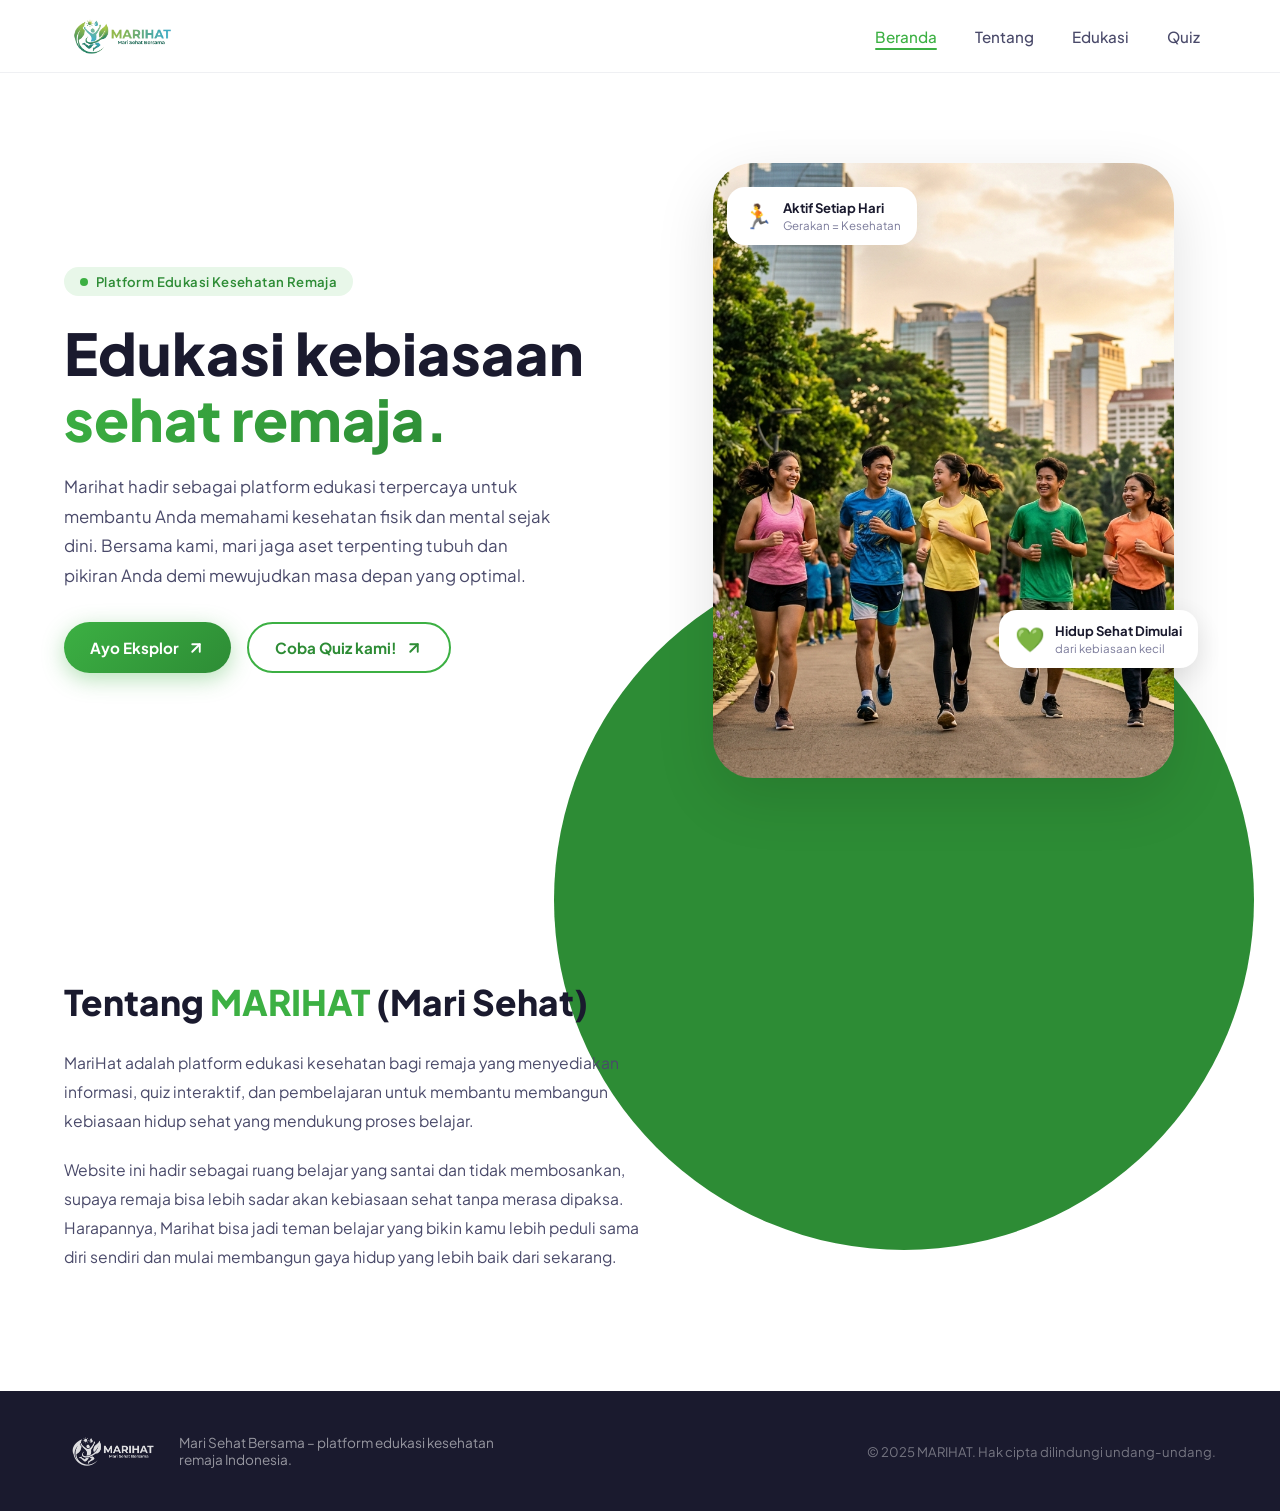
==== index.html @ e6b8747e "Add files via upload" ====
<!DOCTYPE html>
<html lang="id">

<head>
  <meta charset="UTF-8" />
  <meta name="viewport" content="width=device-width, initial-scale=1.0" />
  <title>MARIHAT – Mari Sehat Bersama</title>
  <meta name="description"
    content="MARIHAT hadir sebagai platform edukasi terpercaya untuk membantu Anda memahami kesehatan fisik dan mental sejak dini. Mari jaga aset terpenting tubuh dan pikiran Anda." />
  <link rel="preconnect" href="https://fonts.googleapis.com" />
  <link rel="preconnect" href="https://fonts.gstatic.com" crossorigin />
  <link href="https://fonts.googleapis.com/css2?family=Plus+Jakarta+Sans:wght@400;500;600;700;800&display=swap"
    rel="stylesheet" />
  <link rel="stylesheet" href="style.css" />
</head>

<body>

  <!-- ── NAVBAR ── -->
  <header class="navbar" id="navbar">
    <div class="nav-container">
      <a href="#" class="nav-logo" id="logo-link">
        <img src="logo_marihat.png" alt="MARIHAT Logo" class="logo-img" />
      </a>

      <nav class="nav-links" id="nav-links">
        <a href="#" class="nav-link active" id="nav-home">Beranda</a>
        <a href="#" class="nav-link" id="nav-about">Tentang</a>
        <a href="#" class="nav-link" id="nav-edukasi">Edukasi</a>
        <a href="#" class="nav-link" id="nav-quiz">Quiz</a>
      </nav>


      <button class="hamburger" id="hamburger" aria-label="Toggle menu">
        <span></span><span></span><span></span>
      </button>
    </div>
  </header>

  <!-- ── MOBILE MENU ── -->
  <div class="mobile-menu" id="mobile-menu">
    <a href="#" class="mobile-link" id="mob-home">Beranda</a>
    <a href="#" class="mobile-link" id="mob-about">Tentang</a>
    <a href="#" class="mobile-link" id="mob-edukasi">Edukasi</a>
    <a href="#" class="mobile-link" id="mob-quiz">Quiz</a>
  </div>

  <main>

    <!-- ══ WRAPPER: hero + tentang share one stacking context for the circle ══ -->
    <div class="connected-sections">

      <!-- ── HERO SECTION ── -->
      <section class="hero" id="hero">
        <div class="hero-container">

          <!-- Left content -->
          <div class="hero-content" id="hero-content">
            <div class="hero-badge" id="hero-badge">
              <span class="badge-dot"></span>
              Platform Edukasi Kesehatan Remaja
            </div>

            <h1 class="hero-title" id="hero-title">
              Edukasi kebiasaan<br />
              <span class="hero-title-green">sehat remaja.</span>
            </h1>

            <p class="hero-desc" id="hero-desc">
              Marihat hadir sebagai platform edukasi terpercaya untuk membantu Anda memahami kesehatan fisik dan mental
              sejak dini. Bersama kami, mari jaga aset terpenting tubuh dan pikiran Anda demi mewujudkan masa depan yang
              optimal.
            </p>

            <div class="hero-btns" id="hero-btns">
              <a href="#" class="btn-eksplor" id="btn-eksplor">
                Ayo Eksplor
                <svg width="18" height="18" viewBox="0 0 24 24" fill="none" stroke="currentColor" stroke-width="2.5"
                  stroke-linecap="round" stroke-linejoin="round">
                  <line x1="7" y1="17" x2="17" y2="7" />
                  <polyline points="7 7 17 7 17 17" />
                </svg>
              </a>
              <a href="#" class="btn-quiz" id="btn-quiz">
                Coba Quiz kami!
                <svg width="18" height="18" viewBox="0 0 24 24" fill="none" stroke="currentColor" stroke-width="2.5"
                  stroke-linecap="round" stroke-linejoin="round">
                  <line x1="7" y1="17" x2="17" y2="7" />
                  <polyline points="7 7 17 7 17 17" />
                </svg>
              </a>
            </div>
          </div>


          <!-- Right image -->
          <div class="hero-visual" id="hero-visual">
            <div class="hero-img-wrapper" id="hero-img-wrapper">
              <img src="hero_running.png" alt="Remaja berolahraga bersama" class="hero-img" id="hero-img" />

              <!-- Floating card 1 -->
              <div class="float-card float-card-top" id="float-card-1">
                <div class="float-icon">🏃</div>
                <div class="float-text">
                  <span class="float-title">Aktif Setiap Hari</span>
                  <span class="float-sub">Gerakan = Kesehatan</span>
                </div>
              </div>

              <!-- Floating card 2 -->
              <div class="float-card float-card-bottom" id="float-card-2">
                <div class="float-icon">💚</div>
                <div class="float-text">
                  <span class="float-title">Hidup Sehat Dimulai</span>
                  <span class="float-sub">dari kebiasaan kecil</span>
                </div>
              </div>
            </div>
          </div>

        </div>
      </section>

      <!-- ── TENTANG SECTION ── -->
      <section class="tentang" id="tentang">
        <div class="tentang-container">
          <div class="tentang-text" id="tentang-text">
            <h2 class="tentang-title">
              Tentang <span class="tentang-green">MARIHAT</span> (Mari Sehat)
            </h2>
            <p class="tentang-desc">
              MariHat adalah platform edukasi kesehatan bagi remaja yang menyediakan informasi, quiz interaktif, dan pembelajaran untuk membantu membangun kebiasaan hidup sehat yang mendukung proses belajar.
            </p>
            <p class="tentang-desc">
              Website ini hadir sebagai ruang belajar yang santai dan tidak membosankan, supaya remaja bisa lebih sadar akan kebiasaan sehat tanpa merasa dipaksa. Harapannya, Marihat bisa jadi teman belajar yang bikin kamu lebih peduli sama diri sendiri dan mulai membangun gaya hidup yang lebih baik dari sekarang.
            </p>
          </div>
        </div>
      </section>

      <!-- ✦ Circle lives HERE – outside both sections, spans their boundary ✦ -->
      <div class="blob-deco" id="blob-deco"></div>

    </div><!-- /.connected-sections -->

  </main>

  <!-- ── FOOTER ── -->
  <footer class="footer" id="footer">
    <div class="footer-container">
      <div class="footer-brand">
        <img src="logo_marihat.png" alt="MARIHAT" class="footer-logo" />
        <p class="footer-tagline">Mari Sehat Bersama – platform edukasi kesehatan remaja Indonesia.</p>
      </div>
      <div class="footer-copy">
        © 2025 MARIHAT. Hak cipta dilindungi undang-undang.
      </div>
    </div>
  </footer>

  <script src="script.js"></script>
</body>

</html>
---- style.css ----
/* ================================================================
   MARIHAT – style.css
   Design: Clean white, green accent (#3CB043 / #2D8C35), modern
   ================================================================ */

*,
*::before,
*::after {
  box-sizing: border-box;
  margin: 0;
  padding: 0;
}

:root {
  --green-primary: #3CB043;
  --green-dark: #2D8C35;
  --green-light: #E8F7E9;
  --green-mid: #5DC264;
  --teal: #1E8A8A;
  --text-dark: #1A1A2E;
  --text-mid: #4A4A6A;
  --text-light: #7A7A9A;
  --white: #FFFFFF;
  --bg: #F9FAFB;
  --border: #E5E7EB;
  --radius-sm: 10px;
  --radius-md: 18px;
  --radius-lg: 28px;
  --radius-xl: 40px;
  --shadow-sm: 0 2px 12px rgba(0, 0, 0, .06);
  --shadow-md: 0 8px 32px rgba(0, 0, 0, .10);
  --shadow-lg: 0 20px 60px rgba(0, 0, 0, .12);
  --transition: .3s cubic-bezier(.4, 0, .2, 1);
  --font: 'Plus Jakarta Sans', sans-serif;
}

html {
  scroll-behavior: smooth;
}

body {
  font-family: var(--font);
  color: var(--text-dark);
  background: var(--white);
  overflow-x: hidden;
  -webkit-font-smoothing: antialiased;
}

/* ── SCROLLBAR ─────────────────────────────────────── */
::-webkit-scrollbar {
  width: 6px;
}

::-webkit-scrollbar-track {
  background: var(--bg);
}

::-webkit-scrollbar-thumb {
  background: var(--green-mid);
  border-radius: 99px;
}

/* ══════════════════════════════════════════════════════
   NAVBAR
══════════════════════════════════════════════════════ */
.navbar {
  position: fixed;
  top: 0;
  left: 0;
  right: 0;
  z-index: 1000;
  padding: 0 5%;
  background: rgba(255, 255, 255, .92);
  backdrop-filter: blur(16px);
  -webkit-backdrop-filter: blur(16px);
  border-bottom: 1px solid rgba(229, 231, 235, .6);
  transition: box-shadow var(--transition);
}

.navbar.scrolled {
  box-shadow: 0 4px 24px rgba(0, 0, 0, .08);
}

.nav-container {
  max-width: 1200px;
  margin: 0 auto;
  height: 72px;
  display: flex;
  align-items: center;
  gap: 40px;
}

.nav-logo {
  display: flex;
  align-items: center;
  text-decoration: none;
  flex-shrink: 0;
}

.logo-img {
  height: 48px;
  width: auto;
  object-fit: contain;
  transition: transform var(--transition);
}

.logo-img:hover {
  transform: scale(1.04);
}

.nav-links {
  display: flex;
  align-items: center;
  gap: 6px;
  margin-left: auto;
}

.nav-link {
  text-decoration: none;
  font-size: .95rem;
  font-weight: 500;
  color: var(--text-mid);
  padding: 8px 16px;
  border-radius: var(--radius-sm);
  transition: color var(--transition), background var(--transition);
  position: relative;
}

.nav-link::after {
  content: '';
  position: absolute;
  bottom: 4px;
  left: 50%;
  right: 50%;
  height: 2px;
  background: var(--green-primary);
  border-radius: 99px;
  transition: left var(--transition), right var(--transition);
}

.nav-link:hover {
  color: var(--green-primary);
  background: var(--green-light);
}

.nav-link.active {
  color: var(--green-primary);
}

.nav-link.active::after {
  left: 16px;
  right: 16px;
}

.nav-actions {
  display: flex;
  align-items: center;
  gap: 12px;
  margin-left: 20px;
  flex-shrink: 0;
}

.btn-outline {
  text-decoration: none;
  font-size: .9rem;
  font-weight: 600;
  color: var(--green-primary);
  padding: 9px 20px;
  border: 1.5px solid var(--green-primary);
  border-radius: 50px;
  transition: background var(--transition), color var(--transition);
}

.btn-outline:hover {
  background: var(--green-primary);
  color: var(--white);
}

.btn-primary-nav {
  text-decoration: none;
  font-size: .9rem;
  font-weight: 600;
  color: var(--white);
  padding: 9px 22px;
  background: linear-gradient(135deg, var(--green-primary), var(--green-dark));
  border-radius: 50px;
  box-shadow: 0 4px 14px rgba(60, 176, 67, .35);
  transition: transform var(--transition), box-shadow var(--transition);
}

.btn-primary-nav:hover {
  transform: translateY(-2px);
  box-shadow: 0 8px 22px rgba(60, 176, 67, .45);
}

.hamburger {
  display: none;
  flex-direction: column;
  gap: 5px;
  background: none;
  border: none;
  cursor: pointer;
  margin-left: auto;
  padding: 4px;
}

.hamburger span {
  display: block;
  width: 24px;
  height: 2px;
  background: var(--text-dark);
  border-radius: 99px;
  transition: var(--transition);
}

/* Mobile menu */
.mobile-menu {
  display: none;
  position: fixed;
  top: 72px;
  left: 0;
  right: 0;
  z-index: 999;
  background: var(--white);
  border-bottom: 1px solid var(--border);
  padding: 20px 5%;
  flex-direction: column;
  gap: 8px;
  box-shadow: var(--shadow-md);
}

.mobile-menu.open {
  display: flex;
}

.mobile-link {
  text-decoration: none;
  font-size: 1rem;
  font-weight: 500;
  color: var(--text-mid);
  padding: 12px 16px;
  border-radius: var(--radius-sm);
  transition: background var(--transition), color var(--transition);
}

.mobile-link:hover {
  background: var(--green-light);
  color: var(--green-primary);
}

.mobile-cta {
  text-decoration: none;
  text-align: center;
  font-weight: 600;
  font-size: .95rem;
  padding: 12px;
  border-radius: 50px;
  border: 1.5px solid var(--green-primary);
  color: var(--green-primary);
  margin-top: 4px;
  transition: background var(--transition), color var(--transition);
}

.mobile-cta.primary {
  background: var(--green-primary);
  color: var(--white);
  border-color: var(--green-primary);
}

.mobile-cta:hover {
  background: var(--green-dark);
  color: var(--white);
  border-color: var(--green-dark);
}

/* ══════════════════════════════════════════════════════
   CONNECTED SECTIONS wrapper (Hero + Tentang)
   The circle is positioned inside this wrapper so it
   truly spans both sections without background clipping.
══════════════════════════════════════════════════════ */
.connected-sections {
  position: relative;
  overflow-x: hidden;
}

/* ══════════════════════════════════════════════════════
   HERO
══════════════════════════════════════════════════════ */
.hero {
  position: relative;
  min-height: 100vh;
  display: flex;
  align-items: center;
  padding: 100px 5% 60px;
  background: var(--white);
  overflow: hidden;
}

/* subtle far-bg gradient circles – kept very faint */
.hero-bg-circle {
  display: none;
}

.hero-container {
  position: relative;
  z-index: 1;
  max-width: 1200px;
  margin: 0 auto;
  width: 100%;
  display: flex;
  align-items: center;
  gap: 60px;
}

/* Left */
.hero-content {
  flex: 1;
  min-width: 0;
}

.hero-badge {
  display: inline-flex;
  align-items: center;
  gap: 8px;
  background: var(--green-light);
  color: var(--green-dark);
  font-size: .82rem;
  font-weight: 600;
  padding: 6px 16px;
  border-radius: 50px;
  margin-bottom: 24px;
  letter-spacing: .4px;
  animation: fadeInDown .6s ease both;
}

.badge-dot {
  width: 8px;
  height: 8px;
  border-radius: 50%;
  background: var(--green-primary);
  animation: pulse 2s infinite;
}

@keyframes pulse {

  0%,
  100% {
    transform: scale(1);
    opacity: 1;
  }

  50% {
    transform: scale(1.4);
    opacity: .6;
  }
}

.hero-title {
  font-size: clamp(2.4rem, 5vw, 3.6rem);
  font-weight: 800;
  line-height: 1.15;
  color: var(--text-dark);
  margin-bottom: 20px;
  animation: fadeInUp .7s ease .1s both;
}

.hero-title-green {
  background: linear-gradient(135deg, var(--green-primary), var(--green-dark));
  -webkit-background-clip: text;
  -webkit-text-fill-color: transparent;
  background-clip: text;
}

.hero-desc {
  font-size: 1.05rem;
  line-height: 1.75;
  color: var(--text-mid);
  max-width: 500px;
  margin-bottom: 32px;
  animation: fadeInUp .7s ease .2s both;
}

/* Stats */
.hero-stats {
  display: flex;
  align-items: center;
  gap: 28px;
  margin-bottom: 36px;
  animation: fadeInUp .7s ease .3s both;
}

.stat-item {
  display: flex;
  flex-direction: column;
  gap: 2px;
}

.stat-num {
  font-size: 1.5rem;
  font-weight: 800;
  color: var(--green-primary);
  line-height: 1;
}

.stat-label {
  font-size: .78rem;
  color: var(--text-light);
  font-weight: 500;
}

.stat-divider {
  width: 1px;
  height: 36px;
  background: var(--border);
}

/* Buttons */
.hero-btns {
  display: flex;
  gap: 16px;
  flex-wrap: wrap;
  animation: fadeInUp .7s ease .4s both;
}

.btn-eksplor,
.btn-quiz {
  display: inline-flex;
  align-items: center;
  gap: 8px;
  text-decoration: none;
  font-size: .95rem;
  font-weight: 700;
  padding: 14px 26px;
  border-radius: 50px;
  transition: transform var(--transition), box-shadow var(--transition);
}

.btn-eksplor {
  background: linear-gradient(135deg, var(--green-primary), var(--green-dark));
  color: var(--white);
  box-shadow: 0 6px 22px rgba(60, 176, 67, .38);
}

.btn-eksplor:hover {
  transform: translateY(-3px);
  box-shadow: 0 12px 32px rgba(60, 176, 67, .48);
}

.btn-quiz {
  background: var(--white);
  color: var(--green-dark);
  border: 2px solid var(--green-primary);
}

.btn-quiz:hover {
  background: var(--green-light);
  transform: translateY(-3px);
  box-shadow: var(--shadow-sm);
}

/* Right visual */
.hero-visual {
  flex: 1;
  min-width: 0;
  display: flex;
  justify-content: center;
  animation: fadeInRight .8s ease .2s both;
}

.hero-img-wrapper {
  position: relative;
  width: 100%;
  max-width: 461px;
}

.hero-img {
  position: relative;
  z-index: 1;
  width: 461px;
  height: 615px;
  object-fit: cover;
  border-radius: var(--radius-xl);
  box-shadow: var(--shadow-lg);
  display: block;
}

/* ── Circle: lives in .connected-sections wrapper, spans hero/tentang boundary ── */
.blob-deco {
  position: absolute;
  /* radius = 350px, center at bottom of hero (100vh) → top = 100vh - 350px */
  top: calc(100vh - 350px);
  right: 2%;
  width: 700px;
  height: 700px;
  border-radius: 50%;
  background: var(--green-dark);
  z-index: 0;
  pointer-events: none;
}

/* Floating cards */
.float-card {
  position: absolute;
  display: flex;
  align-items: center;
  gap: 10px;
  background: var(--white);
  border-radius: var(--radius-md);
  padding: 12px 16px;
  box-shadow: 0 8px 30px rgba(0, 0, 0, .12);
  animation: floatUp 3.5s ease-in-out infinite;
  z-index: 2;
}

.float-card-top {
  top: 24px;
  left: 14px;
  animation-delay: 0s;
  z-index: 3;
}

.float-card-bottom {
  bottom: 110px;
  right: -24px;
  animation-delay: 1.8s;
  z-index: 3;
}

@keyframes floatUp {

  0%,
  100% {
    transform: translateY(0);
  }

  50% {
    transform: translateY(-10px);
  }
}

.float-icon {
  font-size: 1.5rem;
}

.float-text {
  display: flex;
  flex-direction: column;
  gap: 2px;
}

.float-title {
  font-size: .82rem;
  font-weight: 700;
  color: var(--text-dark);
}

.float-sub {
  font-size: .72rem;
  color: var(--text-light);
}

/* ── KEYFRAMES ─────────────────────────────────── */
@keyframes fadeInDown {
  from {
    opacity: 0;
    transform: translateY(-16px);
  }

  to {
    opacity: 1;
    transform: translateY(0);
  }
}

@keyframes fadeInUp {
  from {
    opacity: 0;
    transform: translateY(24px);
  }

  to {
    opacity: 1;
    transform: translateY(0);
  }
}

@keyframes fadeInRight {
  from {
    opacity: 0;
    transform: translateX(40px);
  }

  to {
    opacity: 1;
    transform: translateX(0);
  }
}

/* ══════════════════════════════════════════════════════
   FEATURES STRIP
══════════════════════════════════════════════════════ */
.features-strip {
  background: var(--bg);
  padding: 56px 5%;
  border-top: 1px solid var(--border);
}

.features-container {
  max-width: 1200px;
  margin: 0 auto;
  display: grid;
  grid-template-columns: repeat(4, 1fr);
  gap: 24px;
}

.feature-card {
  display: flex;
  align-items: flex-start;
  gap: 16px;
  background: var(--white);
  border-radius: var(--radius-md);
  padding: 24px 20px;
  border: 1px solid var(--border);
  transition: transform var(--transition), box-shadow var(--transition), border-color var(--transition);
}

.feature-card:hover {
  transform: translateY(-4px);
  box-shadow: var(--shadow-md);
  border-color: var(--green-primary);
}

.feat-icon-box {
  flex-shrink: 0;
  width: 48px;
  height: 48px;
  border-radius: var(--radius-sm);
  background: var(--green-light);
  display: flex;
  align-items: center;
  justify-content: center;
  color: var(--green-dark);
}

.feat-text h3 {
  font-size: .95rem;
  font-weight: 700;
  color: var(--text-dark);
  margin-bottom: 4px;
}

.feat-text p {
  font-size: .82rem;
  color: var(--text-light);
  line-height: 1.5;
}

/* ══════════════════════════════════════════════════════
   TENTANG SECTION
══════════════════════════════════════════════════════ */
.tentang {
  position: relative;
  background: var(--white);
  padding: 80px 5% 100px;
  overflow: hidden;
  margin-top: 0;
}

.tentang-container {
  position: relative;
  z-index: 1;
  max-width: 1200px;
  margin: 0 auto;
}

.tentang-text {
  /* text on the left; circle peeks from top-right */
  max-width: 580px;
}

.tentang-title {
  font-size: clamp(1.6rem, 3vw, 2.2rem);
  font-weight: 800;
  color: var(--text-dark);
  line-height: 1.25;
  margin-bottom: 24px;
}

.tentang-green {
  color: var(--green-primary);
}

.tentang-desc {
  font-size: .98rem;
  line-height: 1.85;
  color: var(--text-mid);
  margin-bottom: 20px;
}

/* ══════════════════════════════════════════════════════
   FOOTER
══════════════════════════════════════════════════════ */
.footer {
  padding: 40px 5%;
  background: var(--text-dark);
}

.footer-container {
  max-width: 1200px;
  margin: 0 auto;
  display: flex;
  align-items: center;
  justify-content: space-between;
  gap: 24px;
  flex-wrap: wrap;
}

.footer-brand {
  display: flex;
  align-items: center;
  gap: 16px;
}

.footer-logo {
  height: 40px;
  filter: brightness(0) invert(1);
  opacity: .85;
}

.footer-tagline {
  font-size: .85rem;
  color: rgba(255, 255, 255, .55);
  max-width: 320px;
}

.footer-copy {
  font-size: .82rem;
  color: rgba(255, 255, 255, .4);
}

/* ══════════════════════════════════════════════════════
   RESPONSIVE
══════════════════════════════════════════════════════ */
@media (max-width: 900px) {
  .hero-container {
    flex-direction: column;
    text-align: center;
    gap: 40px;
  }

  .hero-desc {
    margin-inline: auto;
  }

  .hero-stats {
    justify-content: center;
  }

  .hero-btns {
    justify-content: center;
  }

  .hero-visual {
    width: 100%;
  }

  .float-card-top {
    left: 10px;
  }

  .float-card-bottom {
    right: 10px;
  }

  .features-container {
    grid-template-columns: repeat(2, 1fr);
  }

  .nav-links,
  .nav-actions {
    display: none;
  }

  .hamburger {
    display: flex;
  }
}

@media (max-width: 560px) {
  .features-container {
    grid-template-columns: 1fr;
  }

  .hero-img {
    height: 300px;
  }

  .float-card {
    display: none;
  }

  .footer-container {
    flex-direction: column;
    align-items: flex-start;
  }
}
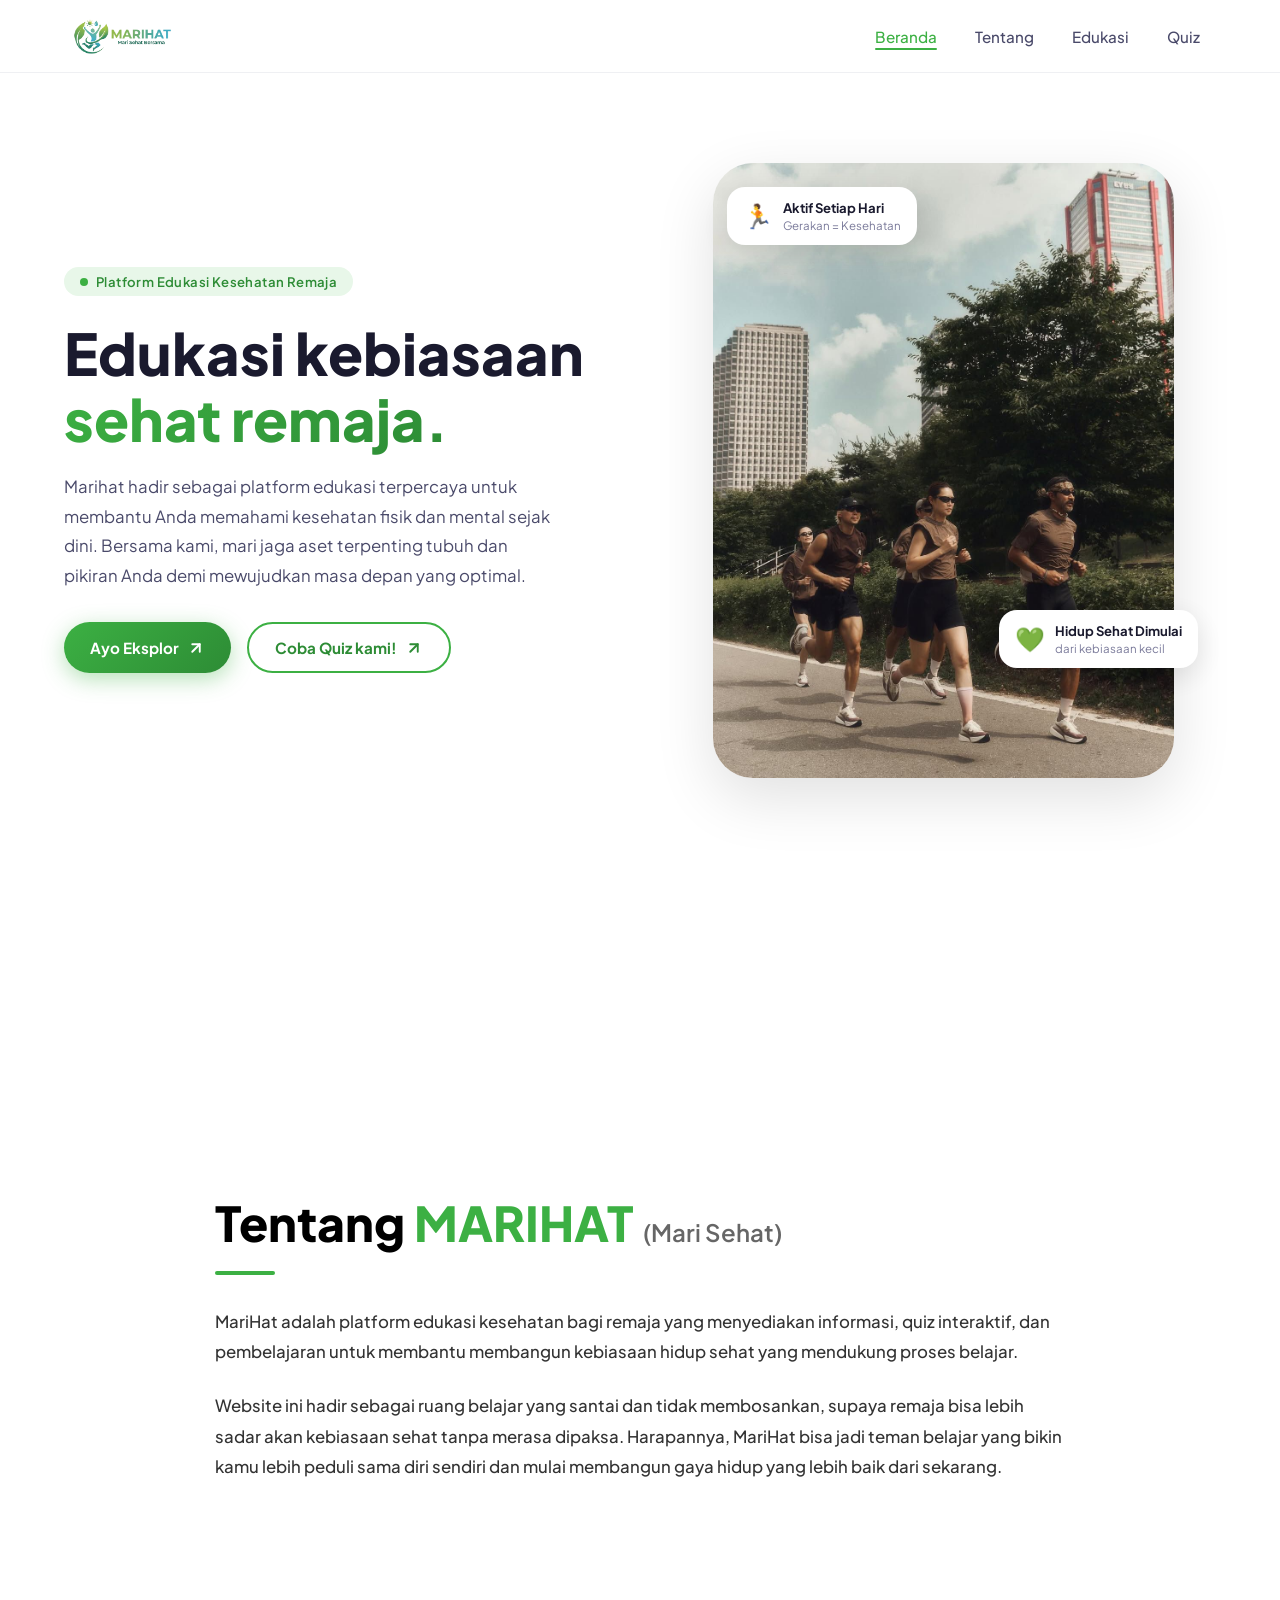
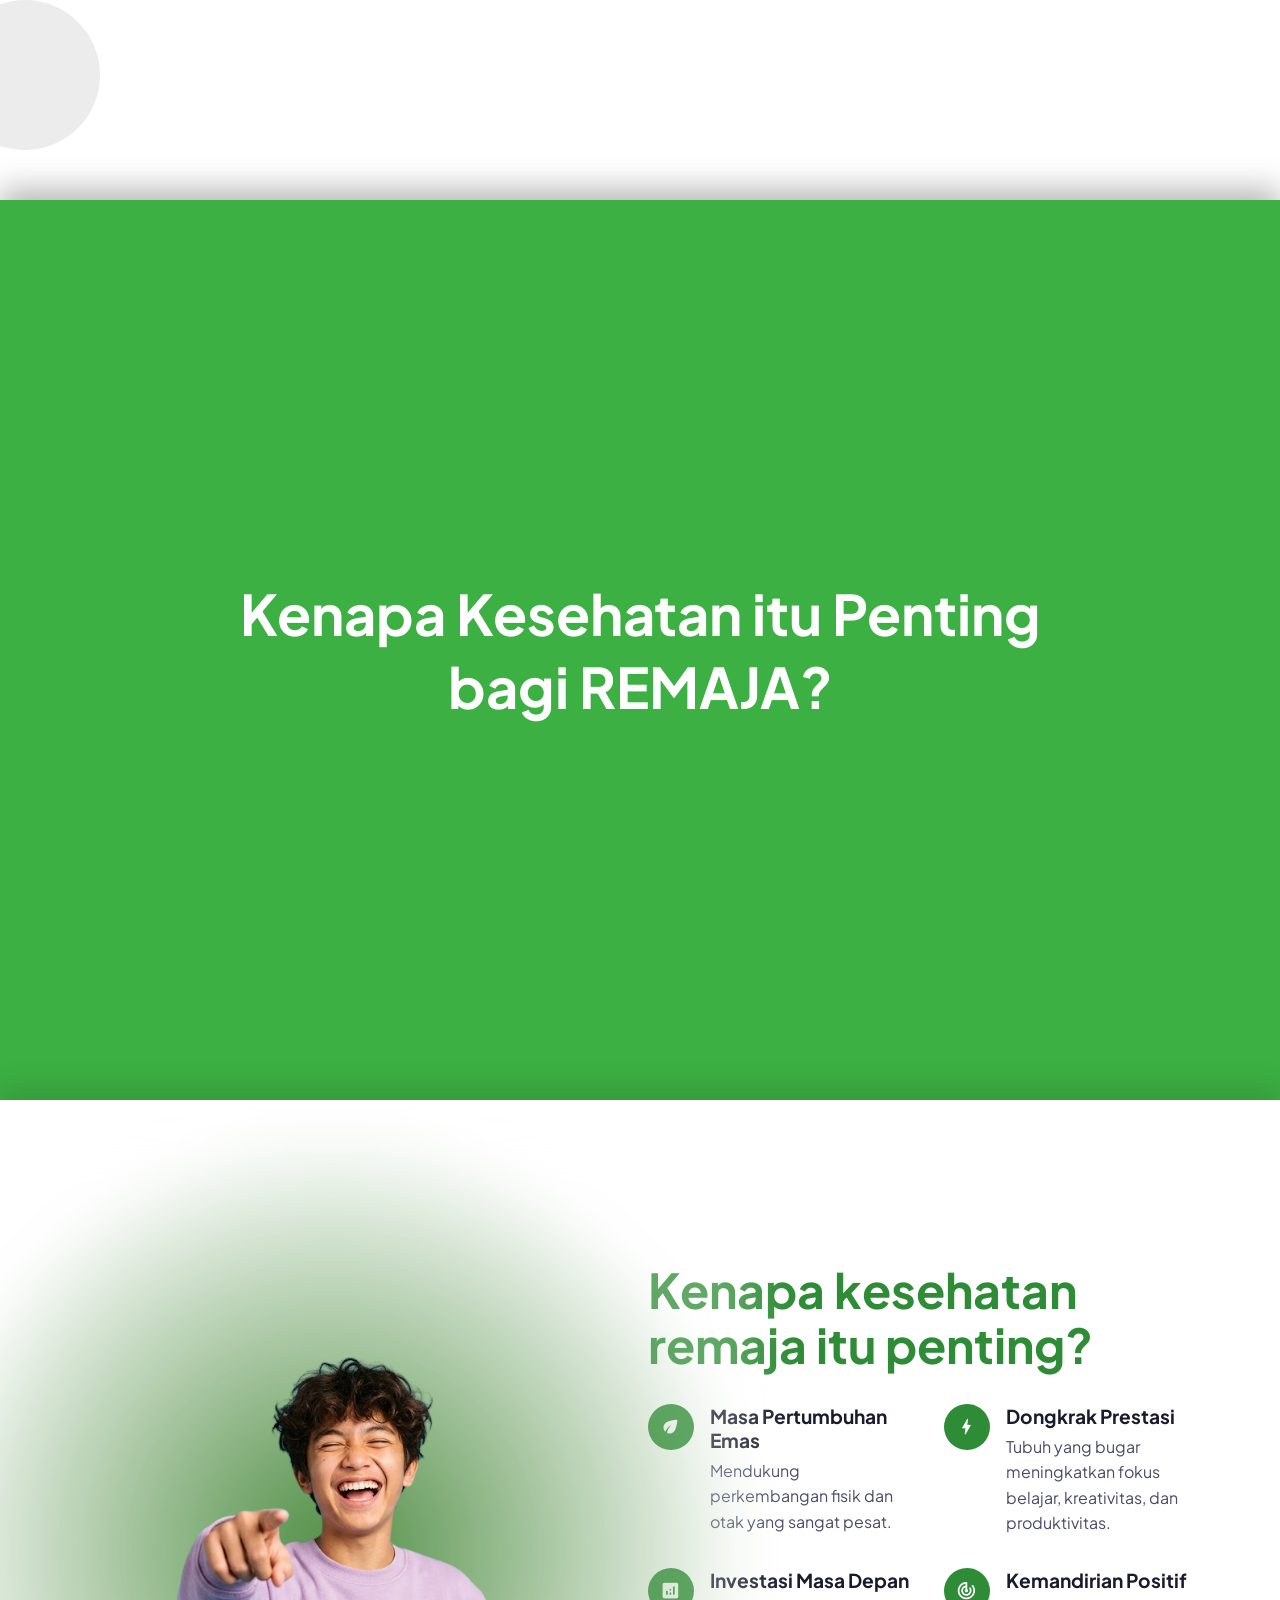
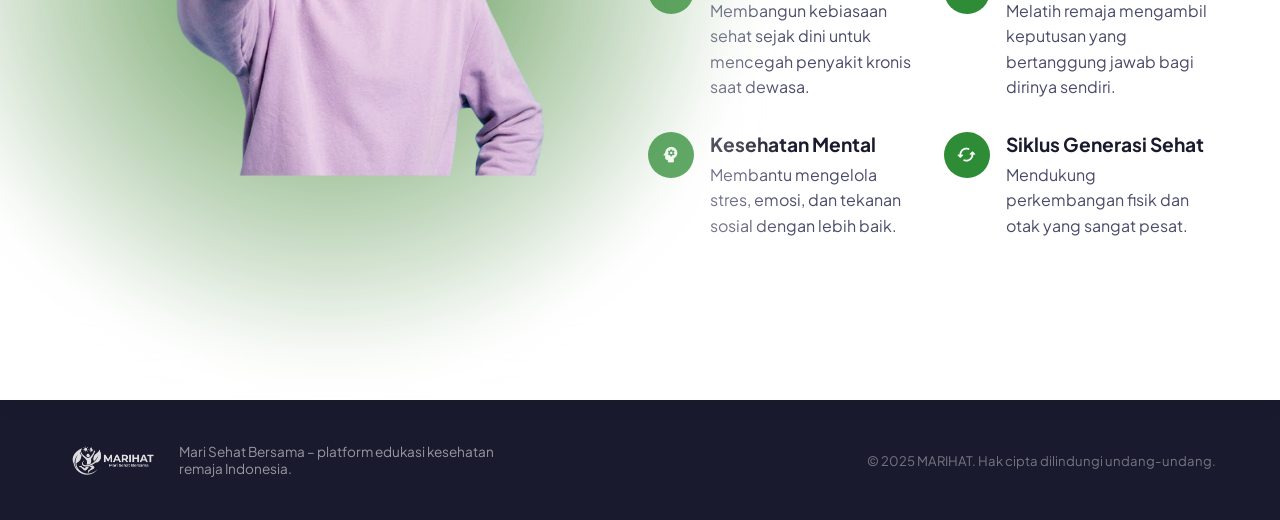
==== commit 8e048a17: "gatau males" ====
--- a/index.html
+++ b/index.html
@@ -8,9 +8,14 @@
   <meta name="description"
     content="MARIHAT hadir sebagai platform edukasi terpercaya untuk membantu Anda memahami kesehatan fisik dan mental sejak dini. Mari jaga aset terpenting tubuh dan pikiran Anda." />
   <link rel="preconnect" href="https://fonts.googleapis.com" />
+  <link rel="apple-touch-icon" sizes="180x180" href="assets/logo/favicon_io/apple-touch-icon.png">
+<link rel="icon" type="image/png" sizes="32x32" href="assets/logo/favicon_io/favicon-32x32.png">
+<link rel="icon" type="image/png" sizes="16x16" href="assets/logo/favicon_io/favicon-16x16.png">
+<link rel="manifest" href="assets/logo/favicon_io/site.webmanifest">
   <link rel="preconnect" href="https://fonts.gstatic.com" crossorigin />
   <link href="https://fonts.googleapis.com/css2?family=Plus+Jakarta+Sans:wght@400;500;600;700;800&display=swap"
     rel="stylesheet" />
+  <link href="https://fonts.googleapis.com/icon?family=Material+Icons+Round" rel="stylesheet" />
   <link rel="stylesheet" href="style.css" />
 </head>
 
@@ -20,7 +25,7 @@
   <header class="navbar" id="navbar">
     <div class="nav-container">
       <a href="#" class="nav-logo" id="logo-link">
-        <img src="logo_marihat.png" alt="MARIHAT Logo" class="logo-img" />
+        <img src="assets/logo/logo_marihat.png" alt="MARIHAT Logo" class="logo-img" />
       </a>
 
       <nav class="nav-links" id="nav-links">
@@ -96,7 +101,7 @@
           <!-- Right image -->
           <div class="hero-visual" id="hero-visual">
             <div class="hero-img-wrapper" id="hero-img-wrapper">
-              <img src="hero_running.png" alt="Remaja berolahraga bersama" class="hero-img" id="hero-img" />
+              <img src="assets/images/fotolari.jpg" alt="Remaja berolahraga bersama" class="hero-img" id="hero-img" />
 
               <!-- Floating card 1 -->
               <div class="float-card float-card-top" id="float-card-1">
@@ -121,27 +126,101 @@
         </div>
       </section>
 
-      <!-- ── TENTANG SECTION ── -->
-      <section class="tentang" id="tentang">
-        <div class="tentang-container">
-          <div class="tentang-text" id="tentang-text">
-            <h2 class="tentang-title">
-              Tentang <span class="tentang-green">MARIHAT</span> (Mari Sehat)
-            </h2>
-            <p class="tentang-desc">
-              MariHat adalah platform edukasi kesehatan bagi remaja yang menyediakan informasi, quiz interaktif, dan pembelajaran untuk membantu membangun kebiasaan hidup sehat yang mendukung proses belajar.
-            </p>
-            <p class="tentang-desc">
-              Website ini hadir sebagai ruang belajar yang santai dan tidak membosankan, supaya remaja bisa lebih sadar akan kebiasaan sehat tanpa merasa dipaksa. Harapannya, Marihat bisa jadi teman belajar yang bikin kamu lebih peduli sama diri sendiri dan mulai membangun gaya hidup yang lebih baik dari sekarang.
-            </p>
+    </div><!-- /.connected-sections -->
+
+    <!-- ── ABOUT & HEALTH IMPORTANCE SECTIONS ── -->
+    <div class="stack-container">
+      
+      <section class="section section-one" id="sec1">
+        <div class="content-one">
+          <h1>Tentang <span>MARIHAT</span> <span class="subtitle">(Mari Sehat)</span></h1>
+          <div class="about-divider"></div>
+          <p>MariHat adalah platform edukasi kesehatan bagi remaja yang menyediakan informasi, quiz interaktif, dan pembelajaran untuk membantu membangun kebiasaan hidup sehat yang mendukung proses belajar.</p>
+          <p>Website ini hadir sebagai ruang belajar yang santai dan tidak membosankan, supaya remaja bisa lebih sadar akan kebiasaan sehat tanpa merasa dipaksa. Harapannya, MariHat bisa jadi teman belajar yang bikin kamu lebih peduli sama diri sendiri dan mulai membangun gaya hidup yang lebih baik dari sekarang.</p>
+        </div>
+        
+        <!-- Decorative bottom circle -->
+        <div class="about-deco about-deco-bottom"></div>
+      </section>
+
+      <section class="section section-two" id="sec2">
+        <div class="content-two">
+          <h2>Kenapa Kesehatan itu Penting bagi REMAJA?</h2>
+        </div>
+      </section>
+
+      <section class="section section-three" id="sec3">
+        <div class="image-placeholder">
+          <img src="assets/images/foto1.png" alt="Remaja MariHat" class="person-img" />
+        </div>
+
+        <div class="content-three">
+          <h2>Kenapa kesehatan remaja itu penting?</h2>
+          <div class="features-grid">
+            <div class="feature-item">
+              <div class="icon-container">
+                <span class="material-icons-round">eco</span>
+              </div>
+              <div class="feature-text">
+                <h3>Masa Pertumbuhan Emas</h3>
+                <p>Mendukung perkembangan fisik dan otak yang sangat pesat.</p>
+              </div>
+            </div>
+
+            <div class="feature-item">
+              <div class="icon-container">
+                <span class="material-icons-round">bolt</span>
+              </div>
+              <div class="feature-text">
+                <h3>Dongkrak Prestasi</h3>
+                <p>Tubuh yang bugar meningkatkan fokus belajar, kreativitas, dan produktivitas.</p>
+              </div>
+            </div>
+
+            <div class="feature-item">
+              <div class="icon-container">
+                <span class="material-icons-round">analytics</span>
+              </div>
+              <div class="feature-text">
+                <h3>Investasi Masa Depan</h3>
+                <p>Membangun kebiasaan sehat sejak dini untuk mencegah penyakit kronis saat dewasa.</p>
+              </div>
+            </div>
+
+            <div class="feature-item">
+              <div class="icon-container">
+                <span class="material-icons-round">track_changes</span>
+              </div>
+              <div class="feature-text">
+                <h3>Kemandirian Positif</h3>
+                <p>Melatih remaja mengambil keputusan yang bertanggung jawab bagi dirinya sendiri.</p>
+              </div>
+            </div>
+
+            <div class="feature-item">
+              <div class="icon-container">
+                <span class="material-icons-round">psychology</span>
+              </div>
+              <div class="feature-text">
+                <h3>Kesehatan Mental</h3>
+                <p>Membantu mengelola stres, emosi, dan tekanan sosial dengan lebih baik.</p>
+              </div>
+            </div>
+
+            <div class="feature-item">
+              <div class="icon-container">
+                <span class="material-icons-round">cached</span>
+              </div>
+              <div class="feature-text">
+                <h3>Siklus Generasi Sehat</h3>
+                <p>Mendukung perkembangan fisik dan otak yang sangat pesat.</p>
+              </div>
+            </div>
           </div>
         </div>
       </section>
 
-      <!-- ✦ Circle lives HERE – outside both sections, spans their boundary ✦ -->
-      <div class="blob-deco" id="blob-deco"></div>
-
-    </div><!-- /.connected-sections -->
+    </div><!-- /.stack-container -->
 
   </main>
 
@@ -149,7 +228,7 @@
   <footer class="footer" id="footer">
     <div class="footer-container">
       <div class="footer-brand">
-        <img src="logo_marihat.png" alt="MARIHAT" class="footer-logo" />
+        <img src="assets/logo/logo_marihat.png" alt="MARIHAT" class="footer-logo" />
         <p class="footer-tagline">Mari Sehat Bersama – platform edukasi kesehatan remaja Indonesia.</p>
       </div>
       <div class="footer-copy">
--- a/style.css
+++ b/style.css
@@ -47,6 +47,241 @@
 }
 
 /* ── SCROLLBAR ─────────────────────────────────────── */
+/* ── STACK ANIMATION SECTIONS ─────────────────────────────── */
+.stack-container {
+  width: 100%;
+  position: relative;
+}
+
+.section {
+  height: 100vh;
+  width: 100%;
+  display: flex;
+  flex-direction: column;
+  justify-content: center;
+  align-items: center;
+  padding: 2rem;
+  position: sticky;
+  top: 0;
+  overflow: hidden;
+  filter: none;
+  transition: opacity 0.08s ease-out, box-shadow 0.08s ease-out;
+  will-change: opacity, box-shadow;
+}
+
+/* SECTION 1: Tentang MariHat */
+.section-one {
+  background-color: #ffffff;
+  color: #333333;
+  z-index: 1;
+  transform-origin: center center;
+  box-shadow: 0 0 0 rgba(0, 0, 0, 0);
+  filter: none;
+}
+
+.content-one {
+  max-width: 850px;
+  text-align: left;
+  position: relative;
+  z-index: 2;
+}
+
+.content-one h1 {
+  font-size: 3rem;
+  margin-bottom: 1.2rem;
+  color: #000;
+  font-weight: 800;
+  line-height: 1.2;
+}
+
+.content-one h1 span {
+  color: var(--green-primary);
+}
+
+.content-one h1 .subtitle {
+  font-size: 1.5rem;
+  color: #666;
+  font-weight: 600;
+}
+
+.about-divider {
+  width: 60px;
+  height: 4px;
+  background: var(--green-primary);
+  margin-bottom: 2rem;
+  border-radius: 2px;
+}
+
+.content-one p {
+  font-size: 1.05rem;
+  line-height: 1.8;
+  color: #333;
+  margin-bottom: 1.5rem;
+  font-weight: 500;
+}
+
+/* Decorative elements */
+.about-deco {
+  position: absolute;
+  z-index: 0;
+}
+
+.about-deco-top {
+  width: 600px;
+  height: 200px;
+  background: linear-gradient(135deg, var(--green-primary) 0%, var(--green-light) 100%);
+  border-radius: 0 0 0 200px;
+  top: -50px;
+  right: -100px;
+  opacity: 0.8;
+}
+
+.about-deco-bottom {
+  width: 150px;
+  height: 150px;
+  background: #E0E0E0;
+  border-radius: 50%;
+  bottom: 50px;
+  left: -50px;
+  opacity: 0.6;
+}
+
+/* SECTION 2: Kenapa Kesehatan itu Penting */
+.section-two {
+  background-color: var(--green-primary);
+  color: #ffffff;
+  z-index: 2;
+  box-shadow: 0 -10px 30px rgba(0, 0, 0, 0.3);
+}
+
+.content-two h2 {
+  font-size: 3.5rem;
+  font-weight: 700;
+  text-align: center;
+  max-width: 900px;
+  line-height: 1.3;
+}
+
+.section-three {
+  background-color: #ffffff;
+  color: #333333;
+  z-index: 3;
+  display: grid;
+  grid-template-columns: 1.1fr 1.2fr;
+  align-items: center;
+  gap: 2rem;
+  padding: 2rem 4rem;
+  box-shadow: 0 -10px 30px rgba(0, 0, 0, 0.15);
+}
+
+.image-placeholder {
+  width: 100%;
+  height: 100%;
+  position: relative;
+  display: flex;
+  justify-content: center;
+  align-items: center;
+}
+
+.image-placeholder::before {
+  content: "";
+  position: absolute;
+  width: 850px;
+  height: 850px;
+  background: radial-gradient(circle, rgba(69, 134, 56, 0.95) 0%, rgba(255, 255, 255, 0.25) 70%);
+  top: 50%;
+  left: 50%;
+  transform: translate(-50%, -50%);
+  filter: blur(25px);
+  z-index: 1;
+}
+
+.person-img {
+  width: 500%;
+  max-width: 800px;
+  height: auto;
+  max-height: 88vh;
+  object-fit: contain;
+  position: relative;
+  z-index: 2;
+  transform: scale(1.03);
+}
+
+.content-three {
+  display: flex;
+  flex-direction: column;
+  gap: 2rem;
+  padding-left: 1rem;
+}
+
+.content-three h2 {
+  font-size: 3rem;
+  font-weight: 700;
+  color: var(--green-dark);
+  line-height: 1.15;
+  max-width: 700px;
+}
+
+.features-grid {
+  display: grid;
+  grid-template-columns: 1fr 1fr;
+  gap: 2rem 1.5rem;
+}
+
+.feature-item {
+  display: flex;
+  gap: 1rem;
+  align-items: flex-start;
+}
+
+.icon-container {
+  width: 46px;
+  height: 46px;
+  background-color: var(--green-dark);
+  border-radius: 50%;
+  display: flex;
+  justify-content: center;
+  align-items: center;
+  flex-shrink: 0;
+}
+
+.icon-container .material-icons-round {
+  color: #ffffff;
+  font-size: 1.3rem;
+}
+
+.feature-text h3 {
+  font-size: 1.2rem;
+  font-weight: 700;
+  color: var(--text-dark);
+  margin-bottom: 0.35rem;
+}
+
+.feature-text p {
+  font-size: 1rem;
+  color: var(--text-mid);
+  line-height: 1.6;
+}
+
+@media (max-width: 992px) {
+  .section-three {
+    grid-template-columns: 1fr;
+    padding: 2rem 1.5rem;
+  }
+
+  .image-placeholder {
+    display: none;
+  }
+
+  .content-three {
+    padding-left: 0;
+  }
+
+  .features-grid {
+    grid-template-columns: 1fr;
+  }
+}
+
 ::-webkit-scrollbar {
   width: 6px;
 }
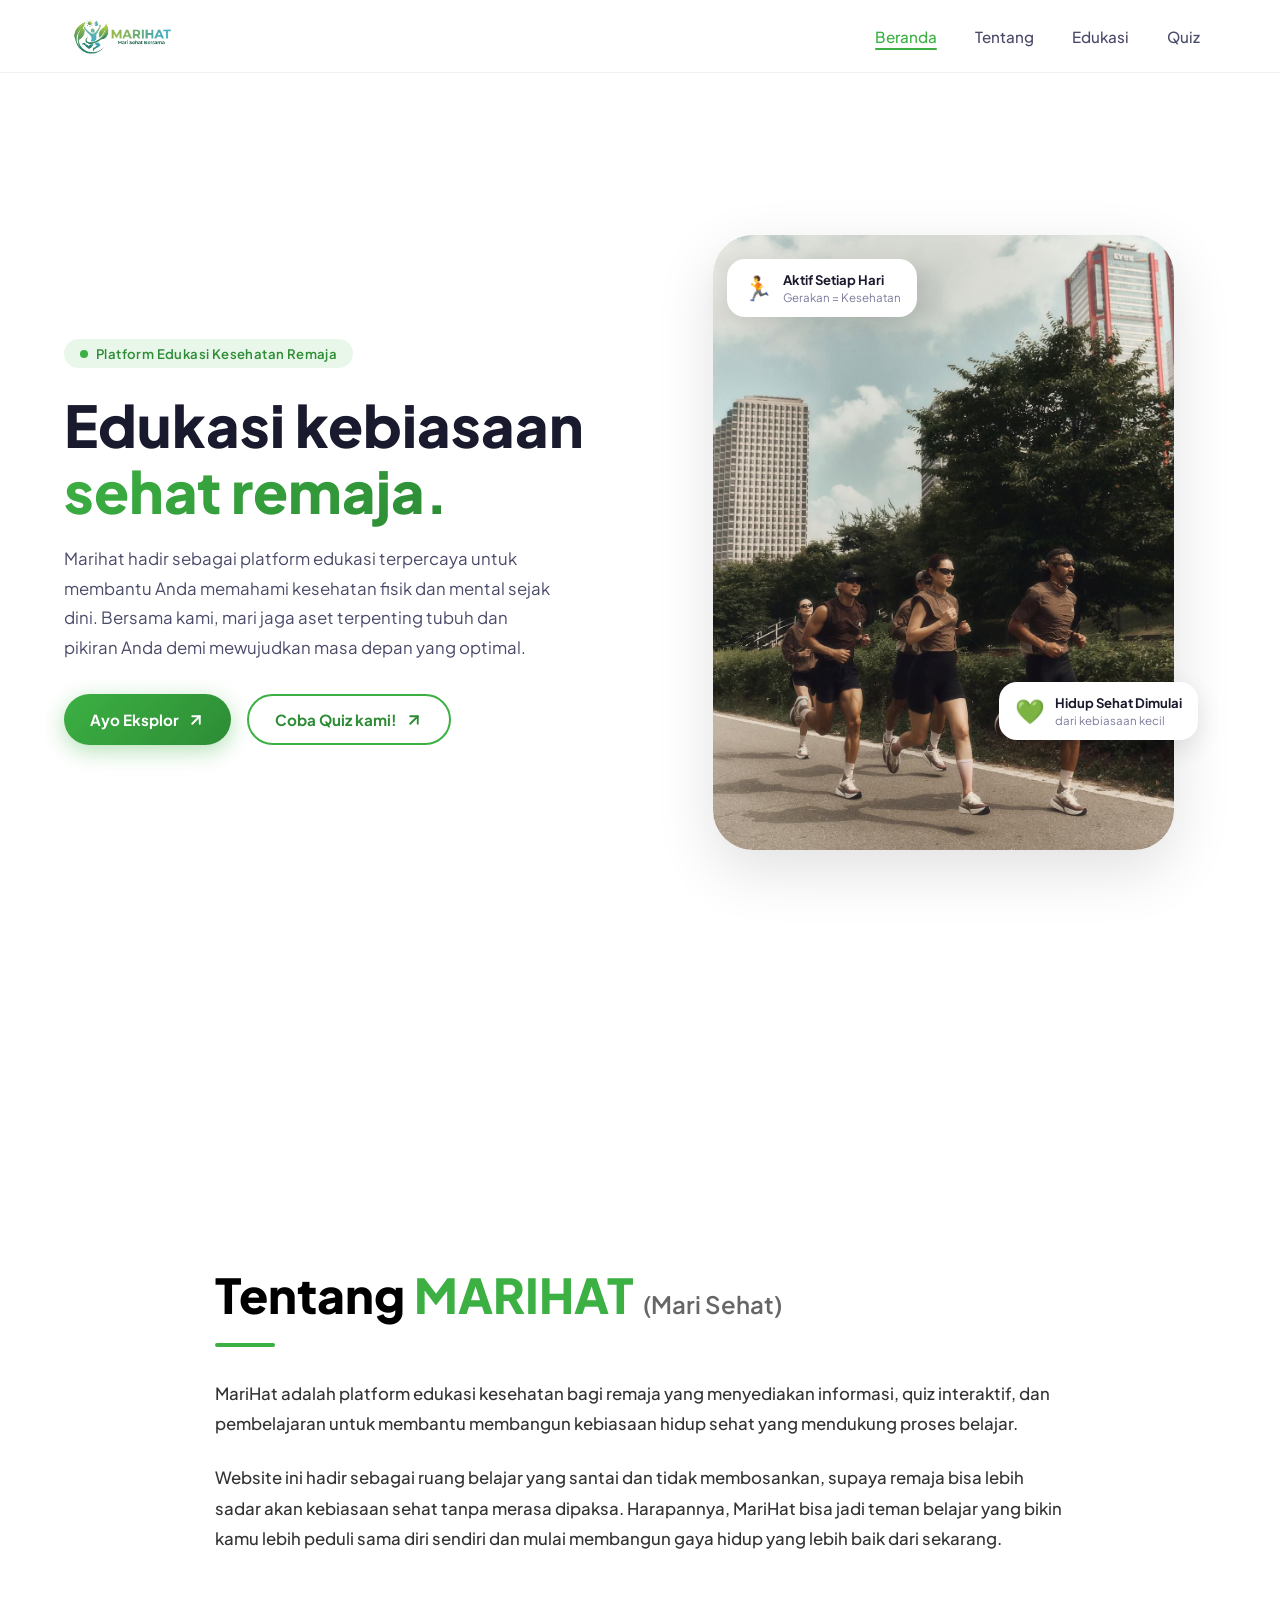
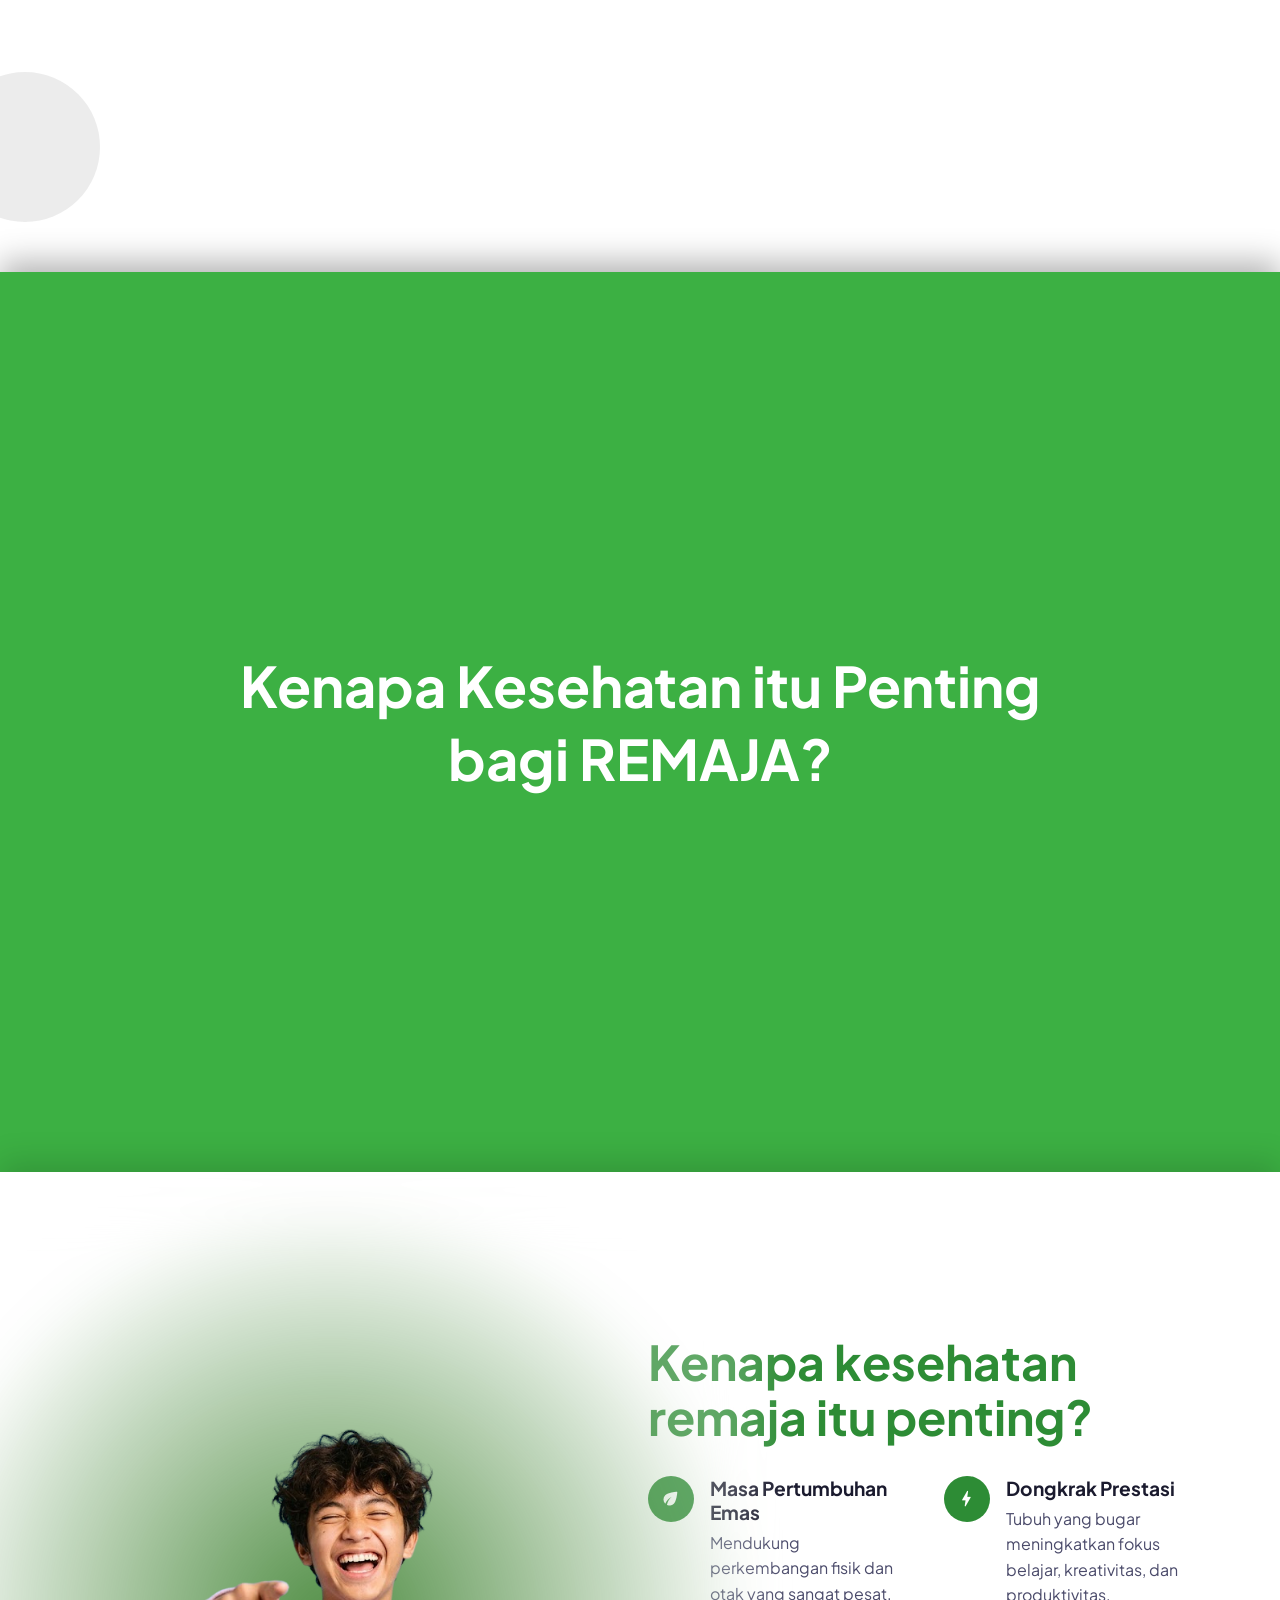
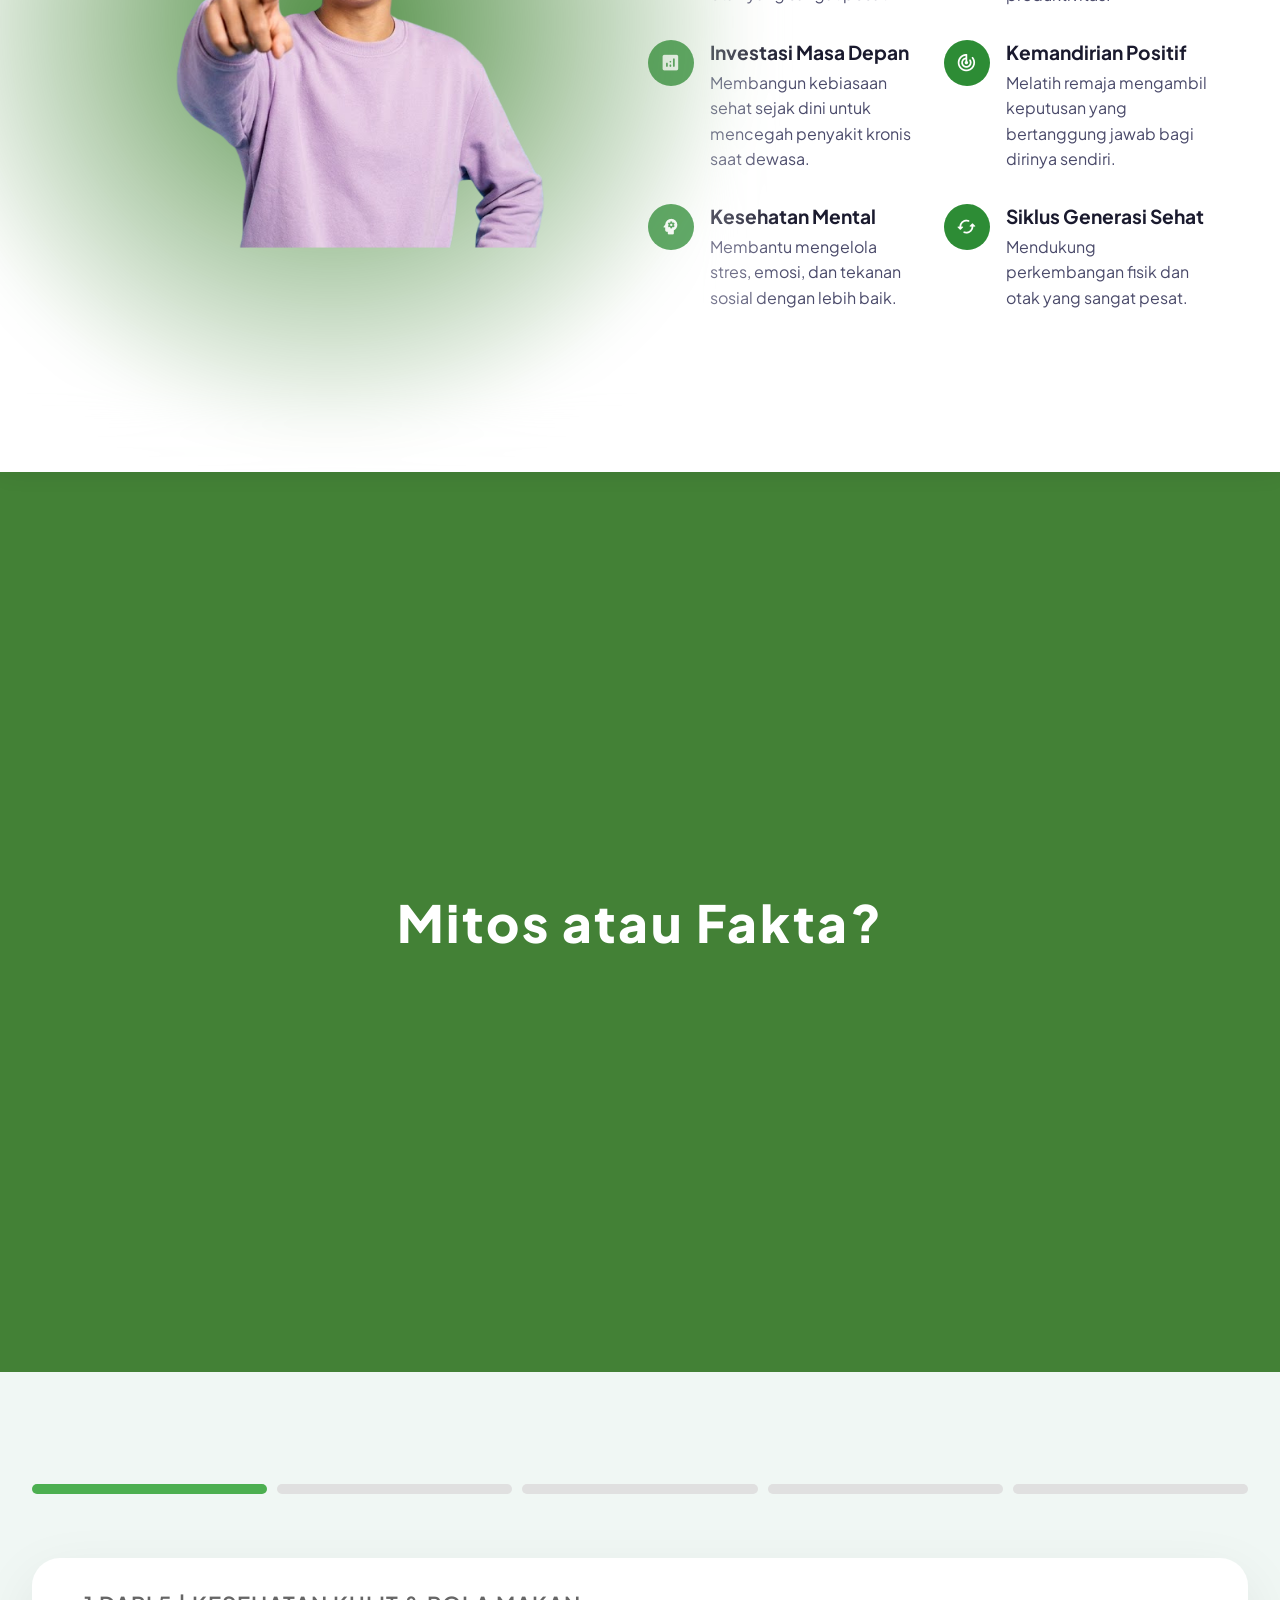
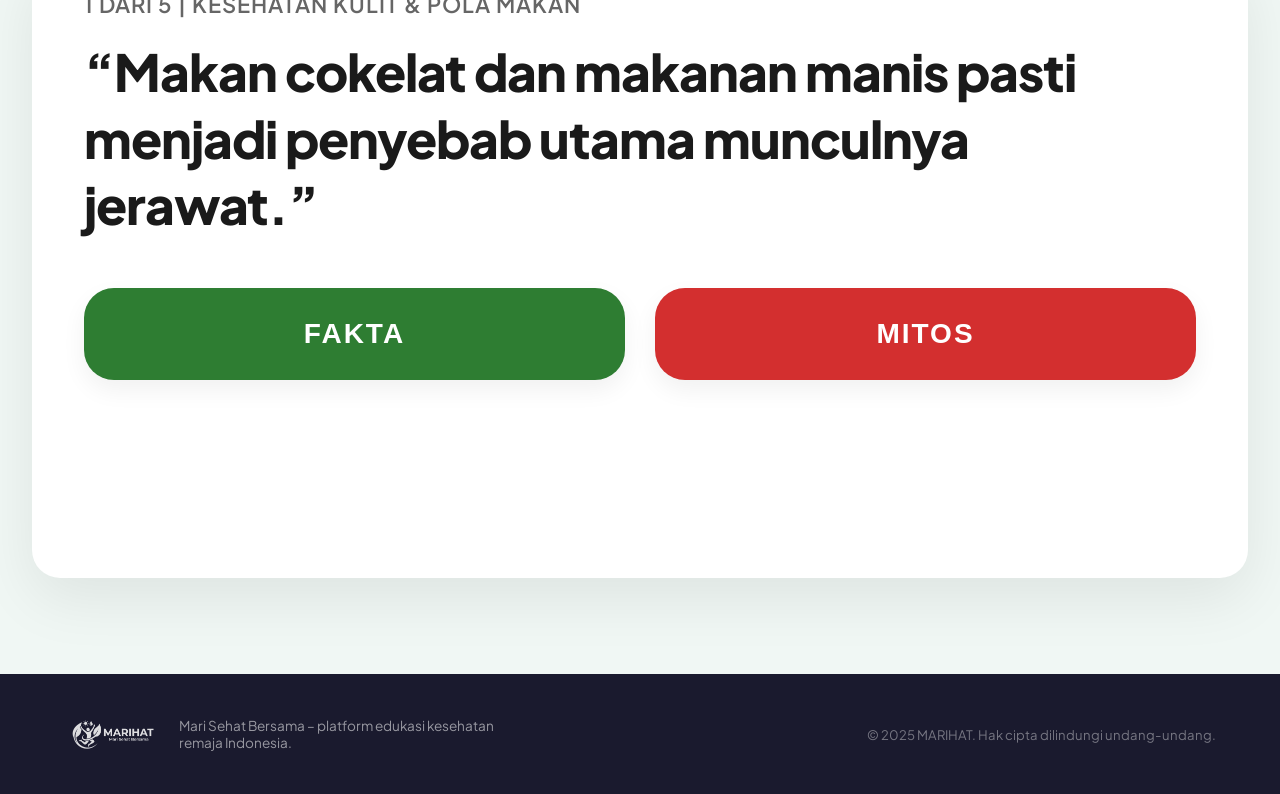
==== commit c2dddac7: "lanjut pik" ====
--- a/index.html
+++ b/index.html
@@ -7,16 +7,336 @@
   <title>MARIHAT – Mari Sehat Bersama</title>
   <meta name="description"
     content="MARIHAT hadir sebagai platform edukasi terpercaya untuk membantu Anda memahami kesehatan fisik dan mental sejak dini. Mari jaga aset terpenting tubuh dan pikiran Anda." />
-  <link rel="preconnect" href="https://fonts.googleapis.com" />
-  <link rel="apple-touch-icon" sizes="180x180" href="assets/logo/favicon_io/apple-touch-icon.png">
-<link rel="icon" type="image/png" sizes="32x32" href="assets/logo/favicon_io/favicon-32x32.png">
-<link rel="icon" type="image/png" sizes="16x16" href="assets/logo/favicon_io/favicon-16x16.png">
-<link rel="manifest" href="assets/logo/favicon_io/site.webmanifest">
   <link rel="preconnect" href="https://fonts.gstatic.com" crossorigin />
   <link href="https://fonts.googleapis.com/css2?family=Plus+Jakarta+Sans:wght@400;500;600;700;800&display=swap"
     rel="stylesheet" />
   <link href="https://fonts.googleapis.com/icon?family=Material+Icons+Round" rel="stylesheet" />
   <link rel="stylesheet" href="style.css" />
+  <style>
+    .quiz-section {
+      width: 100%;
+      background: #f0f7f4;
+      color: #1a1a1a;
+      padding: 4rem 2rem 6rem;
+    }
+
+    .quiz-section .quiz-container {
+      max-width: 1400px;
+      margin: 0 auto;
+      display: flex;
+      flex-direction: column;
+      gap: 1.5rem;
+    }
+
+    .quiz-section .quiz-headline {
+      text-align: center;
+      margin-bottom: 1.5rem;
+    }
+
+    .quiz-section .quiz-headline .eyebrow {
+      display: inline-block;
+      margin-bottom: .75rem;
+      text-transform: uppercase;
+      letter-spacing: .25em;
+      font-size: .85rem;
+      font-weight: 700;
+      color: #2e7d32;
+    }
+
+    .quiz-section .quiz-headline h2 {
+      font-size: clamp(2rem, 3.5vw, 3.5rem);
+      line-height: 1.05;
+      margin-bottom: .75rem;
+      font-weight: 800;
+    }
+
+    .quiz-section .quiz-headline p {
+      color: #4f5c5a;
+      max-width: 780px;
+      margin: 0 auto;
+      font-size: 1.05rem;
+      line-height: 1.8;
+    }
+
+    .quiz-section .progress-container {
+      display: flex;
+      gap: 10px;
+      margin-bottom: 40px;
+      width: 100%;
+    }
+
+    .quiz-section .progress-bar {
+      height: 10px;
+      flex: 1;
+      background-color: #e0e0e0;
+      border-radius: 5px;
+      transition: background-color 0.3s ease;
+    }
+
+    .quiz-section .progress-bar.active {
+      background-color: #4caf50;
+    }
+
+    .quiz-section .quiz-screen {
+      display: flex;
+      flex-direction: column;
+      overflow: hidden;
+      min-height: 620px;
+      background: #ffffff;
+      border-radius: 28px;
+      padding: 32px;
+      box-shadow: 0 20px 60px rgba(0, 0, 0, 0.08);
+    }
+
+    .quiz-section .slide-wrapper {
+      display: flex;
+      width: 300%;
+      max-width: 4200px;
+      transition: transform 0.6s cubic-bezier(0.25, 1, 0.5, 1);
+      flex: 1;
+    }
+
+    .quiz-section .slide-page {
+      width: 33.333%;
+      flex-shrink: 0;
+      transition: opacity 0.4s ease-in-out;
+      display: flex;
+      flex-direction: column;
+      padding: 0 20px;
+      min-height: 520px;
+    }
+
+    .quiz-section .question-page { opacity: 1; }
+    .quiz-section .meme-page,
+    .quiz-section .explanation-page { opacity: 0; pointer-events: none; }
+
+    .quiz-section .slide-wrapper.show-meme {
+      transform: translateX(-33.333%);
+    }
+
+    .quiz-section .slide-wrapper.show-meme .question-page { opacity: 0; }
+    .quiz-section .slide-wrapper.show-meme .meme-page { opacity: 1; pointer-events: auto; }
+
+    .quiz-section .slide-wrapper.show-explanation {
+      transform: translateX(-66.666%);
+    }
+
+    .quiz-section .slide-wrapper.show-explanation .question-page { opacity: 0; }
+    .quiz-section .slide-wrapper.show-explanation .meme-page { opacity: 0; }
+    .quiz-section .slide-wrapper.show-explanation .explanation-page { opacity: 1; pointer-events: auto; }
+
+    .quiz-section .quiz-header {
+      font-size: 22px;
+      color: #666;
+      margin-bottom: 20px;
+      font-weight: 600;
+      text-transform: uppercase;
+      letter-spacing: 1px;
+    }
+
+    .quiz-section .question {
+      font-size: clamp(2.3rem, 4vw, 3.2rem);
+      font-weight: 800;
+      color: #1a1a1a;
+      margin-bottom: 50px;
+      line-height: 1.3;
+      letter-spacing: -1px;
+      max-width: 1300px;
+    }
+
+    .quiz-section .options-container {
+      display: grid;
+      grid-template-columns: 1fr 1fr;
+      gap: 30px;
+      max-width: 1400px;
+      width: 100%;
+    }
+
+    @media (max-width: 768px) {
+      .quiz-section .options-container {
+        grid-template-columns: 1fr;
+      }
+    }
+
+    .quiz-section .option-btn {
+      border: none;
+      border-radius: 30px;
+      padding: 30px;
+      font-size: 28px;
+      font-weight: 900;
+      text-align: center;
+      cursor: pointer;
+      transition: all 0.25s ease;
+      box-shadow: 0 10px 25px rgba(0,0,0,0.06);
+      color: white;
+      text-transform: uppercase;
+      letter-spacing: 2px;
+    }
+
+    .quiz-section .btn-fakta { background-color: #2e7d32; }
+    .quiz-section .btn-fakta:hover:not(:disabled) {
+      background-color: #1b5e20;
+      transform: translateY(-5px);
+      box-shadow: 0 15px 30px rgba(46, 125, 50, 0.3);
+    }
+
+    .quiz-section .btn-mitos { background-color: #d32f2f; }
+    .quiz-section .btn-mitos:hover:not(:disabled) {
+      background-color: #c62828;
+      transform: translateY(-5px);
+      box-shadow: 0 15px 30px rgba(211, 47, 47, 0.3);
+    }
+
+    .quiz-section .option-btn:disabled {
+      opacity: 0.4;
+      cursor: not-allowed;
+    }
+
+    .quiz-section .option-btn.correct-active {
+      background-color: #4caf50 !important;
+      opacity: 1 !important;
+      animation: pulseCorrect 0.5s ease-in-out infinite alternate;
+    }
+
+    @keyframes pulseCorrect {
+      0% { transform: scale(1); box-shadow: 0 0 0 0 rgba(76, 175, 80, 0.7); }
+      100% { transform: scale(1.04); box-shadow: 0 0 25px 15px rgba(76, 175, 80, 0); }
+    }
+
+    .quiz-section .option-btn.wrong-active {
+      background-color: #ff5252 !important;
+      opacity: 1 !important;
+      animation: shakeWrong 0.4s ease-in-out;
+    }
+
+    @keyframes shakeWrong {
+      0%, 100% { transform: translateX(0); }
+      20%, 60% { transform: translateX(-12px); }
+      40%, 80% { transform: translateX(12px); }
+    }
+
+    .quiz-section .meme-status-text {
+      font-size: 42px;
+      font-weight: 900;
+      margin-bottom: 30px;
+      text-align: center;
+    }
+
+    .quiz-section .text-correct { color: #4caf50; }
+    .quiz-section .text-wrong { color: #f44336; }
+
+    .quiz-section .meme-wrapper {
+      display: flex;
+      justify-content: center;
+      align-items: center;
+      margin-bottom: 25px;
+    }
+
+    .quiz-section .meme-sticker {
+      width: 100%;
+      max-width: 380px;
+      height: 380px;
+      object-fit: cover;
+      border-radius: 24px;
+      box-shadow: 0 15px 35px rgba(0,0,0,0.15);
+    }
+
+    .quiz-section .meme-timer-text {
+      text-align: center;
+      font-size: 20px;
+      color: #666;
+      font-style: italic;
+    }
+
+    .quiz-section .explanation-title {
+      font-weight: 800;
+      font-size: clamp(2rem, 3vw, 2.8rem);
+      color: #1a1a1a;
+      margin-bottom: 30px;
+      max-width: 1200px;
+      width: 100%;
+      text-align: center;
+    }
+
+    .quiz-section .explanation-text {
+      font-size: 1.1rem;
+      color: #222;
+      line-height: 1.7;
+      background: #ffffff;
+      padding: 35px;
+      border-radius: 24px;
+      max-width: 1200px;
+      width: 100%;
+      box-shadow: 0 10px 30px rgba(0,0,0,0.03);
+      margin: 0 auto;
+    }
+
+    .quiz-section .footer-controls {
+      display: flex;
+      justify-content: flex-end;
+      max-width: 1200px;
+      width: 100%;
+      margin: 40px auto 0;
+    }
+
+    .quiz-section .next-btn {
+      background-color: #2e7d32;
+      color: white;
+      border: none;
+      padding: 18px 45px;
+      border-radius: 40px;
+      font-weight: bold;
+      font-size: 20px;
+      cursor: pointer;
+      transition: all 0.2s;
+      box-shadow: 0 8px 15px rgba(46, 125, 50, 0.2);
+    }
+
+    .quiz-section .next-btn:hover {
+      background-color: #1b5e20;
+      transform: scale(1.03);
+    }
+
+    .quiz-section .result-screen {
+      text-align: center;
+      display: none;
+      margin-top: 2rem;
+    }
+
+    .quiz-section .result-screen h2 {
+      font-size: clamp(2.6rem, 4vw, 4.8rem);
+      margin-bottom: 20px;
+    }
+
+    .quiz-section .result-score {
+      font-size: clamp(3rem, 5vw, 5rem);
+      font-weight: 900;
+      color: #4caf50;
+      margin: 40px 0;
+    }
+
+    .quiz-section .result-screen p {
+      font-size: 1.1rem;
+      color: #444;
+    }
+
+    .quiz-section .restart-btn {
+      background-color: #4caf50;
+      color: white;
+      border: none;
+      padding: 16px 42px;
+      border-radius: 40px;
+      font-size: 20px;
+      font-weight: bold;
+      cursor: pointer;
+      margin-top: 28px;
+      transition: transform 0.2s;
+    }
+
+    .quiz-section .restart-btn:hover {
+      transform: scale(1.03);
+    }
+  </style>
 </head>
 
 <body>
@@ -101,7 +421,7 @@
           <!-- Right image -->
           <div class="hero-visual" id="hero-visual">
             <div class="hero-img-wrapper" id="hero-img-wrapper">
-              <img src="assets/images/fotolari.jpg" alt="Remaja berolahraga bersama" class="hero-img" id="hero-img" />
+              <img src="assets/images/lari.jpg" alt="Remaja berolahraga bersama" class="hero-img" id="hero-img" />
 
               <!-- Floating card 1 -->
               <div class="float-card float-card-top" id="float-card-1">
@@ -151,7 +471,7 @@
 
       <section class="section section-three" id="sec3">
         <div class="image-placeholder">
-          <img src="assets/images/foto1.png" alt="Remaja MariHat" class="person-img" />
+          <img src="assets/images/orang.png" alt="Remaja MariHat" class="person-img" />
         </div>
 
         <div class="content-three">
@@ -222,6 +542,58 @@
 
     </div><!-- /.stack-container -->
 
+      <section style="width:100vw; min-height:100vh; height:100vh; background:#438136; color:#ffffff; display:flex; align-items:center; justify-content:center; user-select:none;">
+        <div style="text-align:center; padding:3rem 1.5rem; width:100%;">
+          <h1 style="margin:0; font-size:clamp(2.5rem, 4vw, 5rem); font-weight:800; letter-spacing:.05em;">
+            Mitos atau Fakta?
+          </h1>
+        </div>
+      </section>
+
+      
+
+      <section class="quiz-section" id="quiz-section">
+        <div class="quiz-container">
+          <div class="quiz-headline">
+          </div>
+
+          <div class="progress-container" id="progress-container"></div>
+
+          <div id="quiz-screen" class="quiz-screen">
+            <div class="slide-wrapper" id="slide-wrapper">
+              <div class="slide-page question-page" id="question-page">
+                <div class="quiz-header" id="quiz-header">Kategori Kuis</div>
+                <div class="question" id="question-text">Loading Soal...</div>
+                <div class="options-container" id="options-container"></div>
+              </div>
+
+              <div class="slide-page meme-page" id="meme-page">
+                <div class="meme-status-text" id="meme-status-text">KERJA BAGUS! 👍</div>
+                <div class="meme-wrapper">
+                  <img id="meme-sticker" class="meme-sticker" src="" alt="Meme Status">
+                </div>
+                <div class="meme-timer-text">Membuka penjelasan ilmiah...</div>
+              </div>
+
+              <div class="slide-page explanation-page" id="explanation-page">
+                <div class="explanation-title">💡 Penjelasan Ilmiah (Berdasarkan Riset):</div>
+                <p class="explanation-text" id="explanation-text">Detail penjelasan riset...</p>
+                <div class="footer-controls">
+                  <button class="next-btn" id="next-btn" onclick="nextQuestion()">Next kuis (4s)</button>
+                </div>
+              </div>
+
+            </div>
+          </div>
+
+          <div class="result-screen" id="result-screen">
+            <h2>Kuis Selesai! 🎉</h2>
+            <div class="result-score" id="final-score">0 / 5</div>
+            <p id="result-message">Hebat! Tetap kritis menyaring info kesehatan ya!</p>
+            <button class="restart-btn" onclick="restartQuiz()">Main Lagi</button>
+          </div>
+        </div>
+      </section>
   </main>
 
   <!-- ── FOOTER ── -->
@@ -238,6 +610,219 @@
   </footer>
 
   <script src="script.js"></script>
+  <script>
+    const quizData = [
+      {
+        category: "Kesehatan Kulit & Pola Makan",
+        question: "“Makan cokelat dan makanan manis pasti menjadi penyebab utama munculnya jerawat.”",
+        options: ["FAKTA", "MITOS"],
+        correct: 1,
+        explanation: "Menurut American Academy of Dermatology (AAD), cokelat tidak secara langsung menyebabkan jerawat. Penyebab utamanya adalah makanan dengan indeks glikemik tinggi (seperti gula berlebih) yang memicu lonjakan insulin dan produksi minyak di kulit, serta faktor genetik dan hormon saat pubertas."
+      },
+      {
+        category: "Tren Diet & Kesehatan Fisik",
+        question: "“Minum air lemon hangat di pagi hari dapat membakar lemak tubuh secara drastis.”",
+        options: ["FAKTA", "MITOS"],
+        correct: 1,
+        explanation: "Studi dari Harvard Medical School menyatakan tidak ada bukti ilmiah bahwa air lemon dapat membakar lemak atau mengecilkan lingkar pinggang. Air lemon baik untuk hidrasi dan sumber Vitamin C, namun penurunan berat badan hanya terjadi melalui defisit kalori dan olahraga teratur."
+      },
+      {
+        category: "Kebiasaan Tidur & Akhir Pekan",
+        question: "“Tidur seharian di hari Sabtu dan Minggu dapat menggantikan kekurangan tidur (sleep debt) akibat begadang selama hari sekolah.”",
+        options: ["FAKTA", "MITOS"],
+        correct: 1,
+        explanation: "Riset dari Current Biology (2019) menunjukkan bahwa 'balas dendam jam tidur' di akhir pekan tidak memulihkan gangguan metabolik dan fokus akibat kurang tidur kronis. Kebiasaan ini justru mengacaukan jam biologis tubuh (ritme sirkadian), membuat Anda lebih lemas di hari Senin (Monday Blues)."
+      },
+      {
+        category: "Kesehatan Mental & Emosi",
+        question: "“Seseorang yang mengalami gangguan kecemasan (anxiety) hanya perlu 'menenangkan pikiran' atau 'kurang rekreasi' agar bisa sembuh.”",
+        options: ["FAKTA", "MITOS"],
+        correct: 1,
+        explanation: "Berdasarkan laporan World Health Organization (WHO), gangguan kecemasan adalah kondisi medis nyata yang melibatkan ketidakseimbangan neurotransmiter di otak, faktor genetik, dan trauma psikologis. Kondisi ini membutuhkan validasi medis, terapi profesional (seperti CBT), dan bukan sekadar urusan 'kurang hiburan'."
+      },
+      {
+        category: "Penggunaan Gadget & Kesehatan Mata",
+        question: "“Paparan blue light dari layar smartphone di malam hari dapat mengganggu siklus tidur dan menurunkan kualitas istirahat.”",
+        options: ["FAKTA", "MITOS"],
+        correct: 0,
+        explanation: "Penelitian dari National Sleep Foundation membuktikan bahwa paparan cahaya biru dari gadget menghambat produksi hormon melatonin (hormon pemicu rasa kantuk). Akibatnya, otak tetap mengira situasi masih siang hari, sehingga Anda kesulitan tertidur dan mengalami penurunan kualitas tidur fase REM."
+      }
+    ];
+
+    const memes = {
+      correct: [
+        "assets/memes/benar.png",
+        "assets/memes/benar1.png",
+        "assets/memes/benar2.png"
+      ],
+      wrong: [
+        "assets/memes/salah.png",
+        "assets/memes/salah1.png",
+        "assets/memes/salah2.png"
+      ]
+    };
+
+    let currentQuestionIndex = 0;
+    let score = 0;
+    let autoNextTimeout = null;
+    let countdownInterval = null;
+
+    function initQuiz() {
+      createProgressBar();
+      loadQuestion();
+    }
+
+    function createProgressBar() {
+      const container = document.getElementById('progress-container');
+      container.innerHTML = '';
+      quizData.forEach((_, index) => {
+        const bar = document.createElement('div');
+        bar.classList.add('progress-bar');
+        if (index === 0) bar.classList.add('active');
+        container.appendChild(bar);
+      });
+    }
+
+    function updateProgressBar() {
+      document.querySelectorAll('.quiz-section .progress-bar').forEach((bar, index) => {
+        bar.classList.toggle('active', index <= currentQuestionIndex);
+      });
+    }
+
+    function loadQuestion() {
+      clearTimeout(autoNextTimeout);
+      clearInterval(countdownInterval);
+
+      const wrapper = document.getElementById('slide-wrapper');
+      wrapper.classList.remove('show-meme', 'show-explanation');
+
+      const currentQuestion = quizData[currentQuestionIndex];
+      document.getElementById('quiz-header').innerText = `${currentQuestionIndex + 1} dari ${quizData.length} | ${currentQuestion.category}`;
+      document.getElementById('question-text').innerText = currentQuestion.question;
+
+      const optionsContainer = document.getElementById('options-container');
+      optionsContainer.innerHTML = '';
+
+      currentQuestion.options.forEach((option, index) => {
+        const button = document.createElement('button');
+        button.classList.add('option-btn');
+        button.classList.add(option === 'FAKTA' ? 'btn-fakta' : 'btn-mitos');
+        button.innerText = option;
+        button.onclick = () => checkAnswer(index, button);
+        optionsContainer.appendChild(button);
+      });
+
+      updateProgressBar();
+    }
+
+    function checkAnswer(selectedIndex, selectedButton) {
+      const currentQuestion = quizData[currentQuestionIndex];
+      const allButtons = document.querySelectorAll('.quiz-section .option-btn');
+      const wrapper = document.getElementById('slide-wrapper');
+
+      allButtons.forEach(btn => btn.disabled = true);
+
+      const isCorrect = selectedIndex === currentQuestion.correct;
+      const memeStatusText = document.getElementById('meme-status-text');
+      const memeSticker = document.getElementById('meme-sticker');
+
+      if (isCorrect) {
+        score++;
+        selectedButton.classList.add('correct-active');
+        memeStatusText.innerText = 'JAWABAN TEPAT! 🧠⚡';
+        memeStatusText.className = 'meme-status-text text-correct';
+        memeSticker.src = memes.correct[Math.floor(Math.random() * memes.correct.length)];
+      } else {
+        selectedButton.classList.add('wrong-active');
+        allButtons[currentQuestion.correct].classList.add('correct-active');
+        memeStatusText.innerText = 'KURANG TEPAT! 🥹❌';
+        memeStatusText.className = 'meme-status-text text-wrong';
+        memeSticker.src = memes.wrong[Math.floor(Math.random() * memes.wrong.length)];
+      }
+
+      document.getElementById('explanation-text').innerText = currentQuestion.explanation;
+
+      setTimeout(() => {
+        wrapper.classList.add('show-meme');
+        setTimeout(() => {
+          wrapper.classList.remove('show-meme');
+          wrapper.classList.add('show-explanation');
+          startAutoNextTimer();
+        }, 3000);
+      }, 1000);
+    }
+
+    function startAutoNextTimer() {
+      let timeLeft = 4;
+      const nextBtn = document.getElementById('next-btn');
+      nextBtn.innerText = `Next kuis (${timeLeft}s)`;
+
+      countdownInterval = setInterval(() => {
+        timeLeft--;
+        if (timeLeft > 0) {
+          nextBtn.innerText = `Next kuis (${timeLeft}s)`;
+        } else {
+          clearInterval(countdownInterval);
+        }
+      }, 1000);
+
+      autoNextTimeout = setTimeout(() => nextQuestion(), 4000);
+    }
+
+    function nextQuestion() {
+      clearTimeout(autoNextTimeout);
+      clearInterval(countdownInterval);
+
+      const wrapper = document.getElementById('slide-wrapper');
+      wrapper.classList.remove('show-explanation');
+
+      setTimeout(() => {
+        currentQuestionIndex++;
+        if (currentQuestionIndex < quizData.length) {
+          loadQuestion();
+        } else {
+          showResult();
+        }
+      }, 500);
+    }
+
+    function showResult() {
+      document.getElementById('quiz-screen').style.display = 'none';
+      document.getElementById('result-screen').style.display = 'block';
+      const finalScore = (score / quizData.length) * 100;
+      document.getElementById('final-score').innerText = `${score} / ${quizData.length} (Skor: ${finalScore})`;
+      const message = document.getElementById('result-message');
+      if (finalScore >= 80) {
+        message.innerText = 'Gokil! Kamu kritis banget, ga gampang termakan mitos kesehatan! 😎🔥';
+      } else if (finalScore >= 60) {
+        message.innerText = 'Keren! Pengetahuan kesehatanmu udah lumayan oke, yuk makin rajin baca riset! 👍🏃‍♂️';
+      } else {
+        message.innerText = 'Banyak info kesehatan di luar sana yang ternyata cuma mitos, yuk semangat belajar lagi! 🍎';
+      }
+    }
+
+    function restartQuiz() {
+      currentQuestionIndex = 0;
+      score = 0;
+      document.getElementById('quiz-screen').style.display = 'flex';
+      document.getElementById('result-screen').style.display = 'none';
+      createProgressBar();
+      loadQuestion();
+    }
+
+    function scrollToQuizSection(event) {
+      event.preventDefault();
+      document.getElementById('quiz-section')?.scrollIntoView({ behavior: 'smooth' });
+      document.getElementById('mobile-menu')?.classList.remove('open');
+    }
+
+    window.addEventListener('load', () => {
+      initQuiz();
+      document.getElementById('btn-quiz')?.addEventListener('click', scrollToQuizSection);
+      document.getElementById('nav-quiz')?.addEventListener('click', scrollToQuizSection);
+      document.getElementById('mob-quiz')?.addEventListener('click', scrollToQuizSection);
+    });
+  </script>
 </body>
 
 </html>
--- a/style.css
+++ b/style.css
@@ -44,6 +44,7 @@
   background: var(--white);
   overflow-x: hidden;
   -webkit-font-smoothing: antialiased;
+  padding-top: 72px;
 }
 
 /* ── SCROLLBAR ─────────────────────────────────────── */
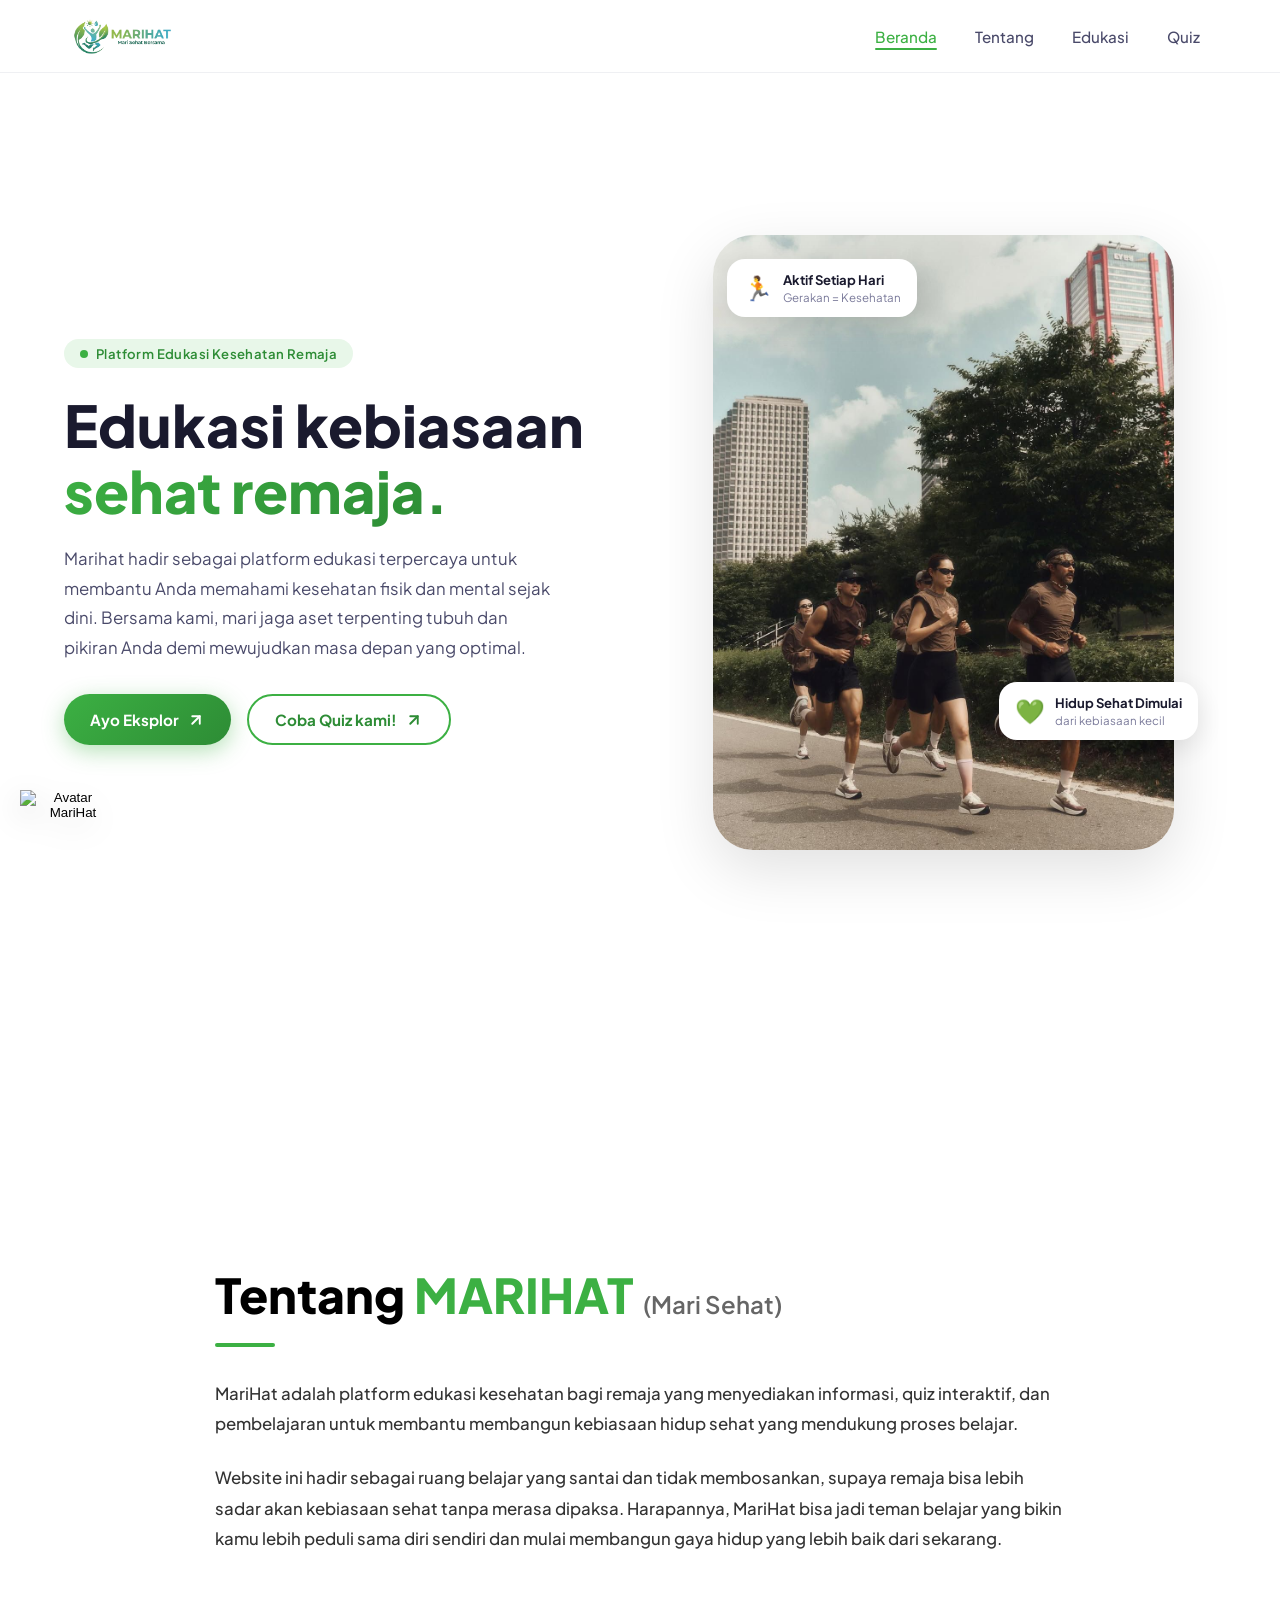
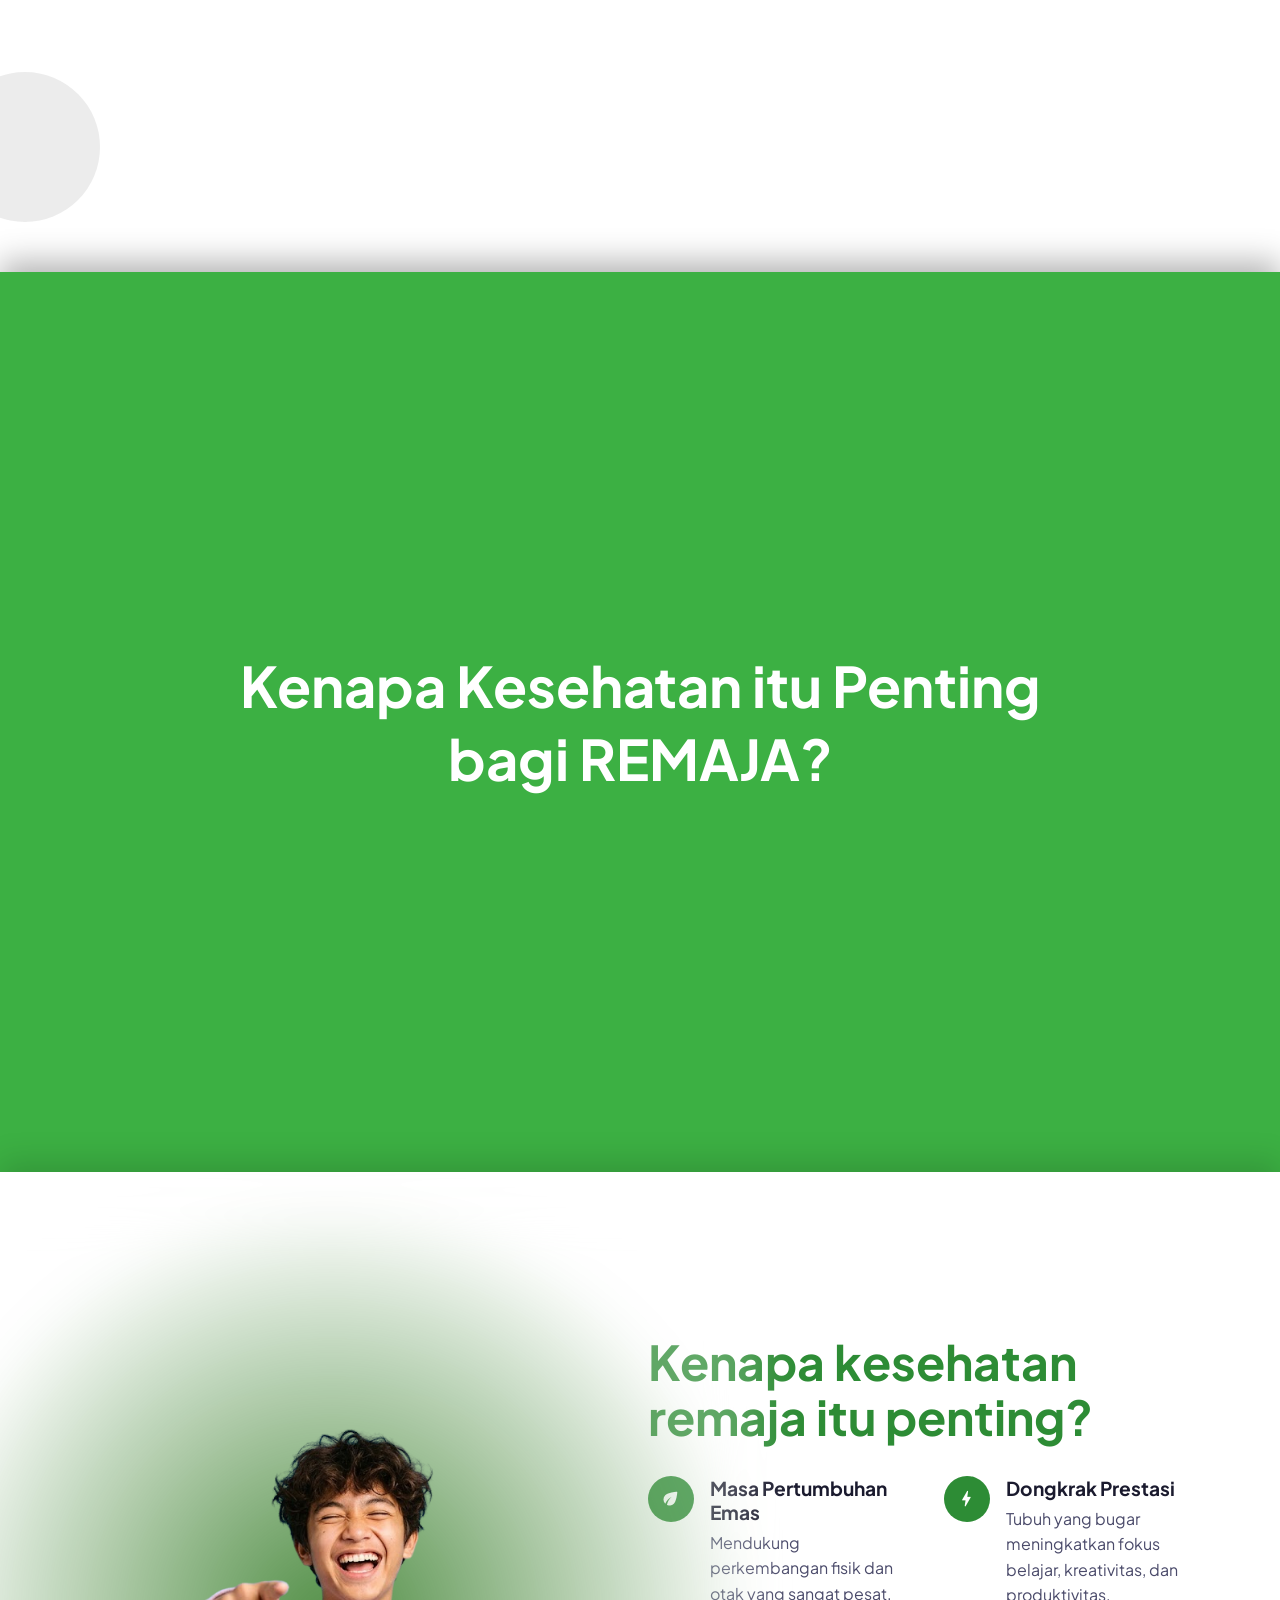
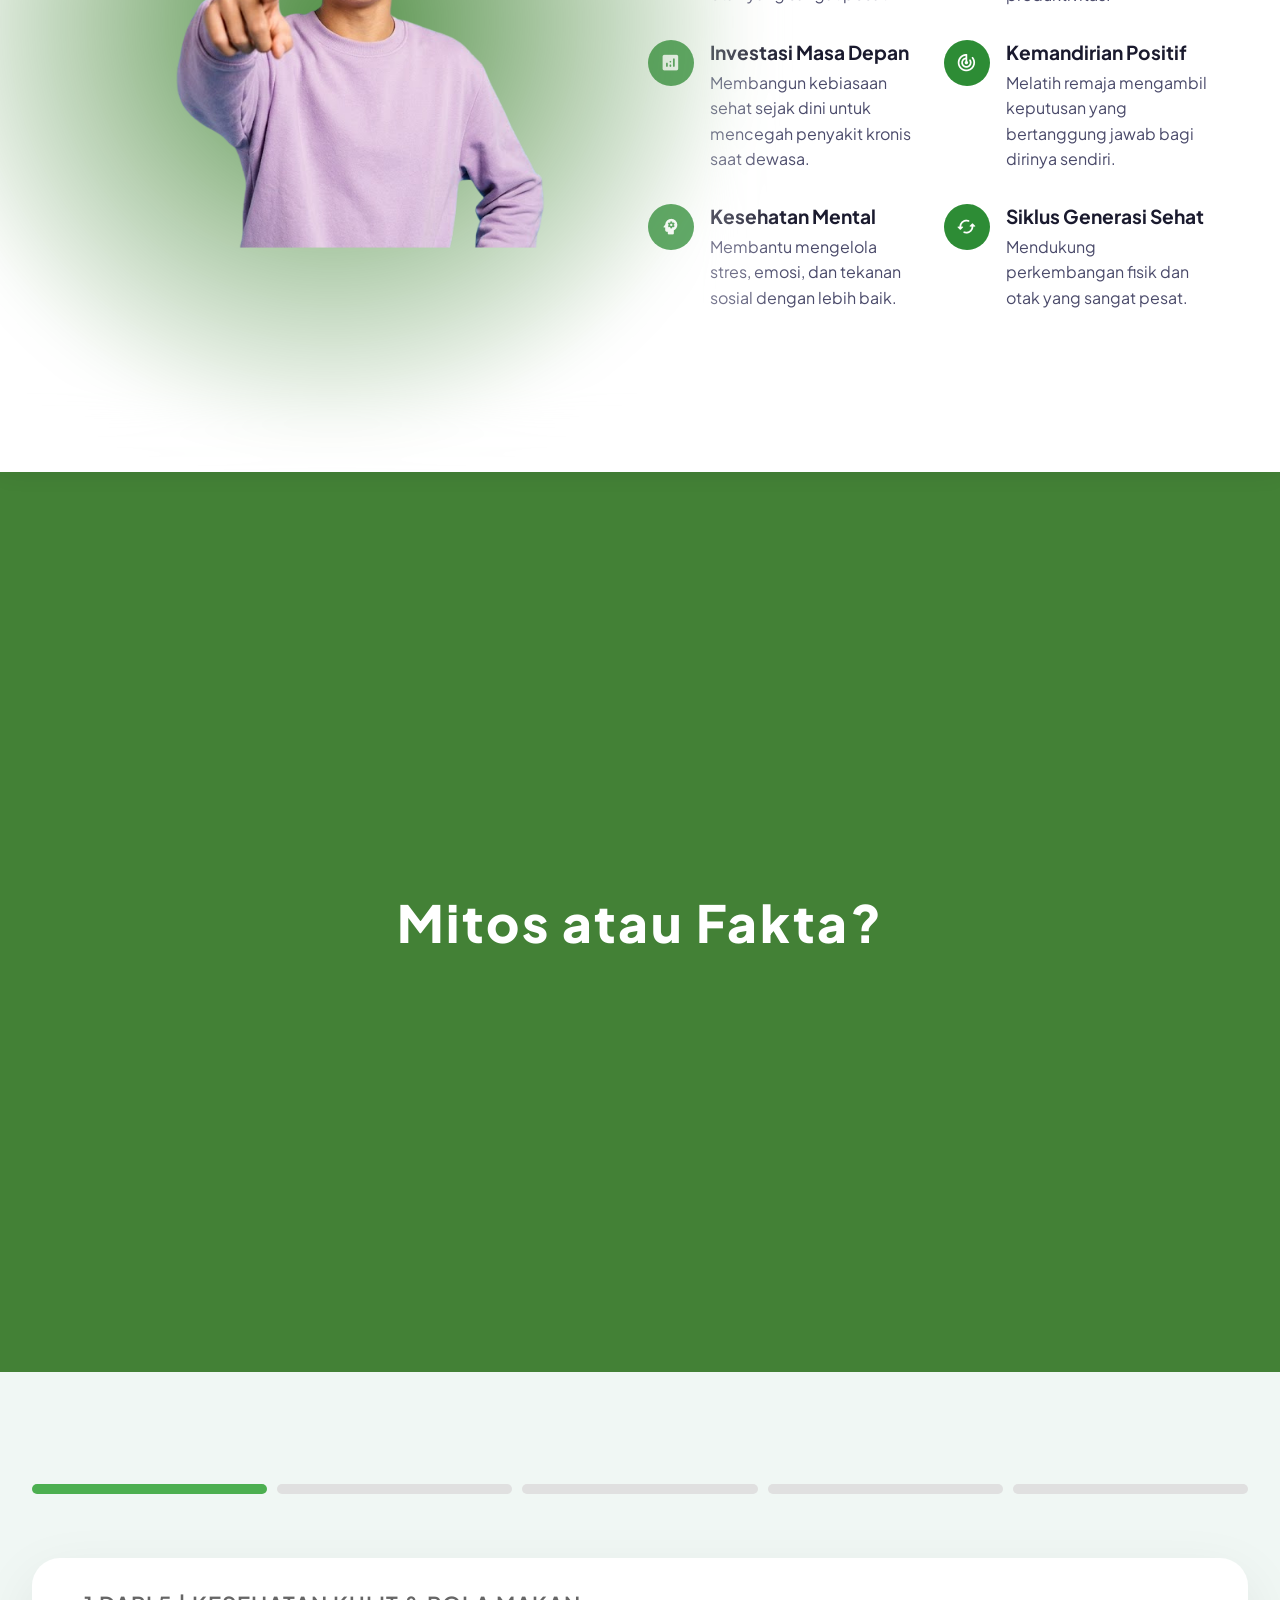
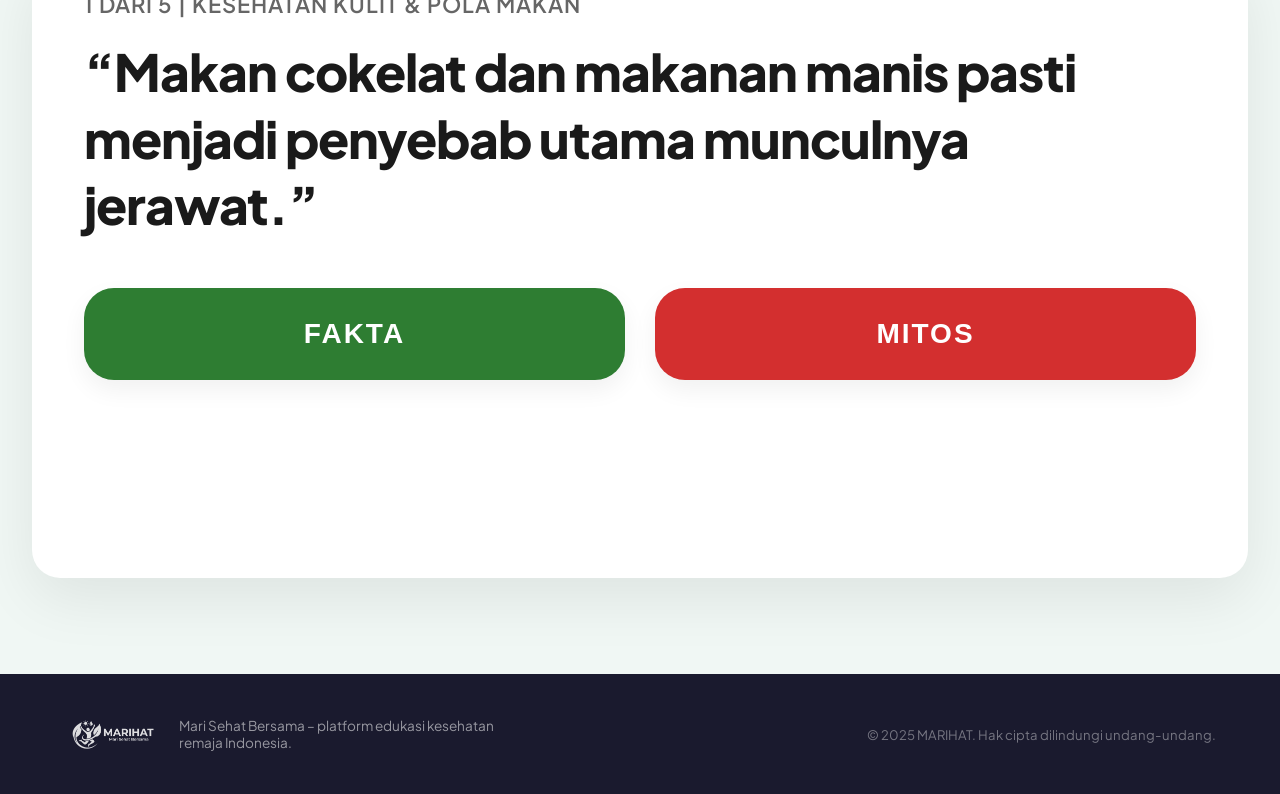
==== commit 005d7277: "DONE HEK" ====
--- a/index.html
+++ b/index.html
@@ -12,6 +12,7 @@
     rel="stylesheet" />
   <link href="https://fonts.googleapis.com/icon?family=Material+Icons+Round" rel="stylesheet" />
   <link rel="stylesheet" href="style.css" />
+  <link rel="stylesheet" href="chatbot.css" />
   <style>
     .quiz-section {
       width: 100%;
@@ -344,15 +345,15 @@
   <!-- ── NAVBAR ── -->
   <header class="navbar" id="navbar">
     <div class="nav-container">
-      <a href="#" class="nav-logo" id="logo-link">
+      <a href="index.html" class="nav-logo" id="logo-link">
         <img src="assets/logo/logo_marihat.png" alt="MARIHAT Logo" class="logo-img" />
       </a>
 
       <nav class="nav-links" id="nav-links">
-        <a href="#" class="nav-link active" id="nav-home">Beranda</a>
-        <a href="#" class="nav-link" id="nav-about">Tentang</a>
-        <a href="#" class="nav-link" id="nav-edukasi">Edukasi</a>
-        <a href="#" class="nav-link" id="nav-quiz">Quiz</a>
+        <a href="index.html" class="nav-link active" id="nav-home">Beranda</a>
+        <a href="#sec1" class="nav-link" id="nav-about">Tentang</a>
+        <a href="edukasi.html" class="nav-link" id="nav-edukasi">Edukasi</a>
+        <a href="Quiz.html" class="nav-link" id="nav-quiz">Quiz</a>
       </nav>
 
 
@@ -364,10 +365,10 @@
 
   <!-- ── MOBILE MENU ── -->
   <div class="mobile-menu" id="mobile-menu">
-    <a href="#" class="mobile-link" id="mob-home">Beranda</a>
-    <a href="#" class="mobile-link" id="mob-about">Tentang</a>
-    <a href="#" class="mobile-link" id="mob-edukasi">Edukasi</a>
-    <a href="#" class="mobile-link" id="mob-quiz">Quiz</a>
+    <a href="index.html" class="mobile-link" id="mob-home">Beranda</a>
+    <a href="#sec1" class="mobile-link" id="mob-about">Tentang</a>
+    <a href="edukasi.html" class="mobile-link" id="mob-edukasi">Edukasi</a>
+    <a href="Quiz.html" class="mobile-link" id="mob-quiz">Quiz</a>
   </div>
 
   <main>
@@ -398,7 +399,7 @@
             </p>
 
             <div class="hero-btns" id="hero-btns">
-              <a href="#" class="btn-eksplor" id="btn-eksplor">
+              <a href="edukasi.html" class="btn-eksplor" id="btn-eksplor">
                 Ayo Eksplor
                 <svg width="18" height="18" viewBox="0 0 24 24" fill="none" stroke="currentColor" stroke-width="2.5"
                   stroke-linecap="round" stroke-linejoin="round">
@@ -406,7 +407,7 @@
                   <polyline points="7 7 17 7 17 17" />
                 </svg>
               </a>
-              <a href="#" class="btn-quiz" id="btn-quiz">
+              <a href="Quiz.html" class="btn-quiz" id="btn-quiz">
                 Coba Quiz kami!
                 <svg width="18" height="18" viewBox="0 0 24 24" fill="none" stroke="currentColor" stroke-width="2.5"
                   stroke-linecap="round" stroke-linejoin="round">
@@ -594,6 +595,9 @@
           </div>
         </div>
       </section>
+
+
+
   </main>
 
   <!-- ── FOOTER ── -->
@@ -609,7 +613,9 @@
     </div>
   </footer>
 
+  <div id="chat-widget-root"></div>
   <script src="script.js"></script>
+  <script src="chatbot.js"></script>
   <script>
     const quizData = [
       {
--- a/chatbot.css
+++ b/chatbot.css
@@ -0,0 +1,363 @@
+:root {
+  --chat-bg: #e9e9e9;
+  --chat-header: #4b8b3b;
+  --chat-accent: #3CB043;
+  --chat-accent-dark: #2D8C35;
+  --chat-text: #212528;
+}
+
+.chat-widget {
+  position: fixed;
+  left: 20px;
+  bottom: 20px;
+  z-index: 1200;
+  display: flex;
+  flex-direction: row;
+  align-items: flex-end;
+  gap: 15px;
+}
+
+.chat-toggle {
+  width: 90px;
+  height: 90px;
+  padding: 0;
+  display: flex;
+  align-items: center;
+  justify-content: center;
+  border: none;
+  border-radius: 0;
+  background: transparent;
+  box-shadow: none;
+  cursor: pointer;
+  transition: transform 0.2s ease;
+}
+
+.chat-toggle:hover {
+  transform: scale(1.05);
+}
+
+.chat-toggle img {
+  width: 100%;
+  height: 100%;
+  border-radius: 0;
+  object-fit: contain;
+  filter: drop-shadow(0 10px 15px rgba(0,0,0,0.15));
+}
+
+@keyframes popupBounce {
+  0% {
+    opacity: 0;
+    transform: scale(0.8) translateY(30px);
+  }
+  60% {
+    opacity: 1;
+    transform: scale(1.02) translateY(-5px);
+  }
+  100% {
+    opacity: 1;
+    transform: scale(1) translateY(0);
+  }
+}
+
+@keyframes chatBubbleEnter {
+  0% {
+    opacity: 0;
+    transform: translateY(15px);
+  }
+  100% {
+    opacity: 1;
+    transform: translateY(0);
+  }
+}
+
+.chat-popup {
+  width: min(380px, calc(100vw - 32px));
+  max-height: 600px;
+  background: var(--chat-bg);
+  border-radius: 16px;
+  box-shadow: 0 15px 45px rgba(0, 0, 0, 0.15);
+  overflow: hidden;
+  transform: scale(0.8) translateY(30px);
+  opacity: 0;
+  transform-origin: bottom left;
+  pointer-events: none;
+  transition: opacity 0.3s ease, transform 0.3s ease;
+  display: flex;
+  flex-direction: column;
+}
+
+.chat-popup.open {
+  animation: popupBounce 0.5s cubic-bezier(0.175, 0.885, 0.32, 1.275) forwards;
+  pointer-events: auto;
+}
+
+.chat-popup.open .chat-message-wrapper,
+.chat-popup.open .options-title,
+.chat-popup.open .chat-options-list,
+.chat-popup.open .chat-message.user {
+  animation: chatBubbleEnter 0.5s cubic-bezier(0.175, 0.885, 0.32, 1.275) forwards;
+  opacity: 0;
+  animation-fill-mode: both;
+}
+
+.chat-popup.open .chat-body > .chat-message-wrapper:first-child {
+  animation-delay: 0.15s;
+}
+
+.chat-popup.open .options-title {
+  animation-delay: 0.3s;
+}
+
+.chat-popup.open .chat-options-list {
+  animation-delay: 0.4s;
+}
+
+.chat-header {
+  display: flex;
+  align-items: center;
+  justify-content: space-between;
+  background: var(--chat-header);
+  padding: 16px;
+  color: white;
+}
+
+.header-info {
+  display: flex;
+  align-items: center;
+  gap: 12px;
+}
+
+.header-avatar {
+  width: 48px;
+  height: 48px;
+  border-radius: 50%;
+  background: rgba(255, 255, 255, 0.1);
+  display: flex;
+  align-items: center;
+  justify-content: center;
+  padding: 4px;
+}
+
+.header-avatar img {
+  width: 100%;
+  height: 100%;
+  object-fit: cover;
+  border-radius: 50%;
+}
+
+.header-text h3 {
+  margin: 0;
+  font-size: 16px;
+  font-weight: 600;
+}
+
+.header-text p {
+  margin: 0;
+  font-size: 12px;
+  opacity: 0.9;
+  display: flex;
+  align-items: center;
+  gap: 6px;
+  margin-top: 2px;
+}
+
+.status-dot {
+  width: 8px;
+  height: 8px;
+  background-color: #81c784;
+  border-radius: 50%;
+  display: inline-block;
+}
+
+.chat-close {
+  border: none;
+  background: transparent;
+  color: white;
+  cursor: pointer;
+  padding: 8px;
+  display: flex;
+  align-items: center;
+  justify-content: center;
+  transition: opacity 0.2s;
+}
+
+.chat-close:hover {
+  opacity: 0.8;
+}
+
+.chat-body {
+  padding: 20px 16px;
+  display: flex;
+  flex-direction: column;
+  gap: 16px;
+  overflow-y: auto;
+  flex: 1;
+}
+
+.chat-body::-webkit-scrollbar {
+  width: 6px;
+}
+
+.chat-body::-webkit-scrollbar-thumb {
+  background: rgba(0,0,0,0.15);
+  border-radius: 10px;
+}
+
+.chat-message-wrapper {
+  display: flex;
+  gap: 10px;
+  align-items: flex-start;
+  margin-bottom: 8px;
+}
+
+.msg-avatar {
+  width: 36px;
+  height: 36px;
+  border-radius: 50%;
+  background: white;
+  padding: 4px;
+  flex-shrink: 0;
+  box-shadow: 0 2px 5px rgba(0,0,0,0.05);
+}
+
+.msg-avatar img {
+  width: 100%;
+  height: 100%;
+  object-fit: cover;
+  border-radius: 50%;
+}
+
+.chat-message {
+  padding: 16px;
+  border-radius: 16px;
+  line-height: 1.5;
+  font-size: 14px;
+  max-width: 85%;
+}
+
+.chat-message.bot {
+  background: #dbdbdb;
+  color: var(--chat-text);
+  border-top-left-radius: 4px;
+}
+
+.chat-message.user {
+  background: var(--chat-header);
+  color: #ffffff;
+  align-self: flex-end;
+  border-bottom-right-radius: 4px;
+}
+
+.options-title {
+  font-size: 13px;
+  color: #4b8b3b;
+  font-weight: 600;
+  margin: 10px 0 0 0;
+}
+
+.chat-options-list {
+  display: flex;
+  flex-direction: column;
+  gap: 10px;
+}
+
+.option-card {
+  display: flex;
+  align-items: center;
+  gap: 12px;
+  background: #ffffff;
+  border: 1px solid #dcdcdc;
+  border-radius: 12px;
+  padding: 12px 16px;
+  cursor: pointer;
+  transition: all 0.2s ease;
+  text-align: left;
+}
+
+.option-card:hover {
+  border-color: var(--chat-accent);
+  box-shadow: 0 4px 10px rgba(0,0,0,0.05);
+}
+
+.option-icon {
+  display: flex;
+  align-items: center;
+  justify-content: center;
+  flex-shrink: 0;
+}
+
+.option-text {
+  flex: 1;
+}
+
+.option-text h4 {
+  margin: 0;
+  font-size: 14px;
+  color: #222;
+  font-weight: 700;
+}
+
+.option-text p {
+  margin: 2px 0 0 0;
+  font-size: 12px;
+  color: #666;
+}
+
+.chevron {
+  flex-shrink: 0;
+}
+
+.chat-input-area {
+  padding: 16px;
+  background: var(--chat-bg);
+}
+
+.input-wrapper {
+  position: relative;
+  display: flex;
+  align-items: center;
+}
+
+.input-wrapper input {
+  width: 100%;
+  background: #d8d8d8;
+  border: none;
+  border-radius: 8px;
+  padding: 14px 45px 14px 16px;
+  font-size: 14px;
+  color: var(--chat-text);
+  outline: none;
+}
+
+.input-wrapper input::placeholder {
+  color: #888;
+}
+
+.chat-send {
+  position: absolute;
+  right: 8px;
+  background: transparent;
+  border: none;
+  color: #888;
+  cursor: pointer;
+  display: flex;
+  align-items: center;
+  justify-content: center;
+  padding: 6px;
+  transition: color 0.2s;
+}
+
+.chat-send:hover {
+  color: var(--chat-header);
+}
+
+@media (max-width: 640px) {
+  .chat-widget {
+    left: 16px;
+    bottom: 16px;
+  }
+  .chat-popup {
+    width: calc(100vw - 32px);
+    max-height: 80vh;
+  }
+}
